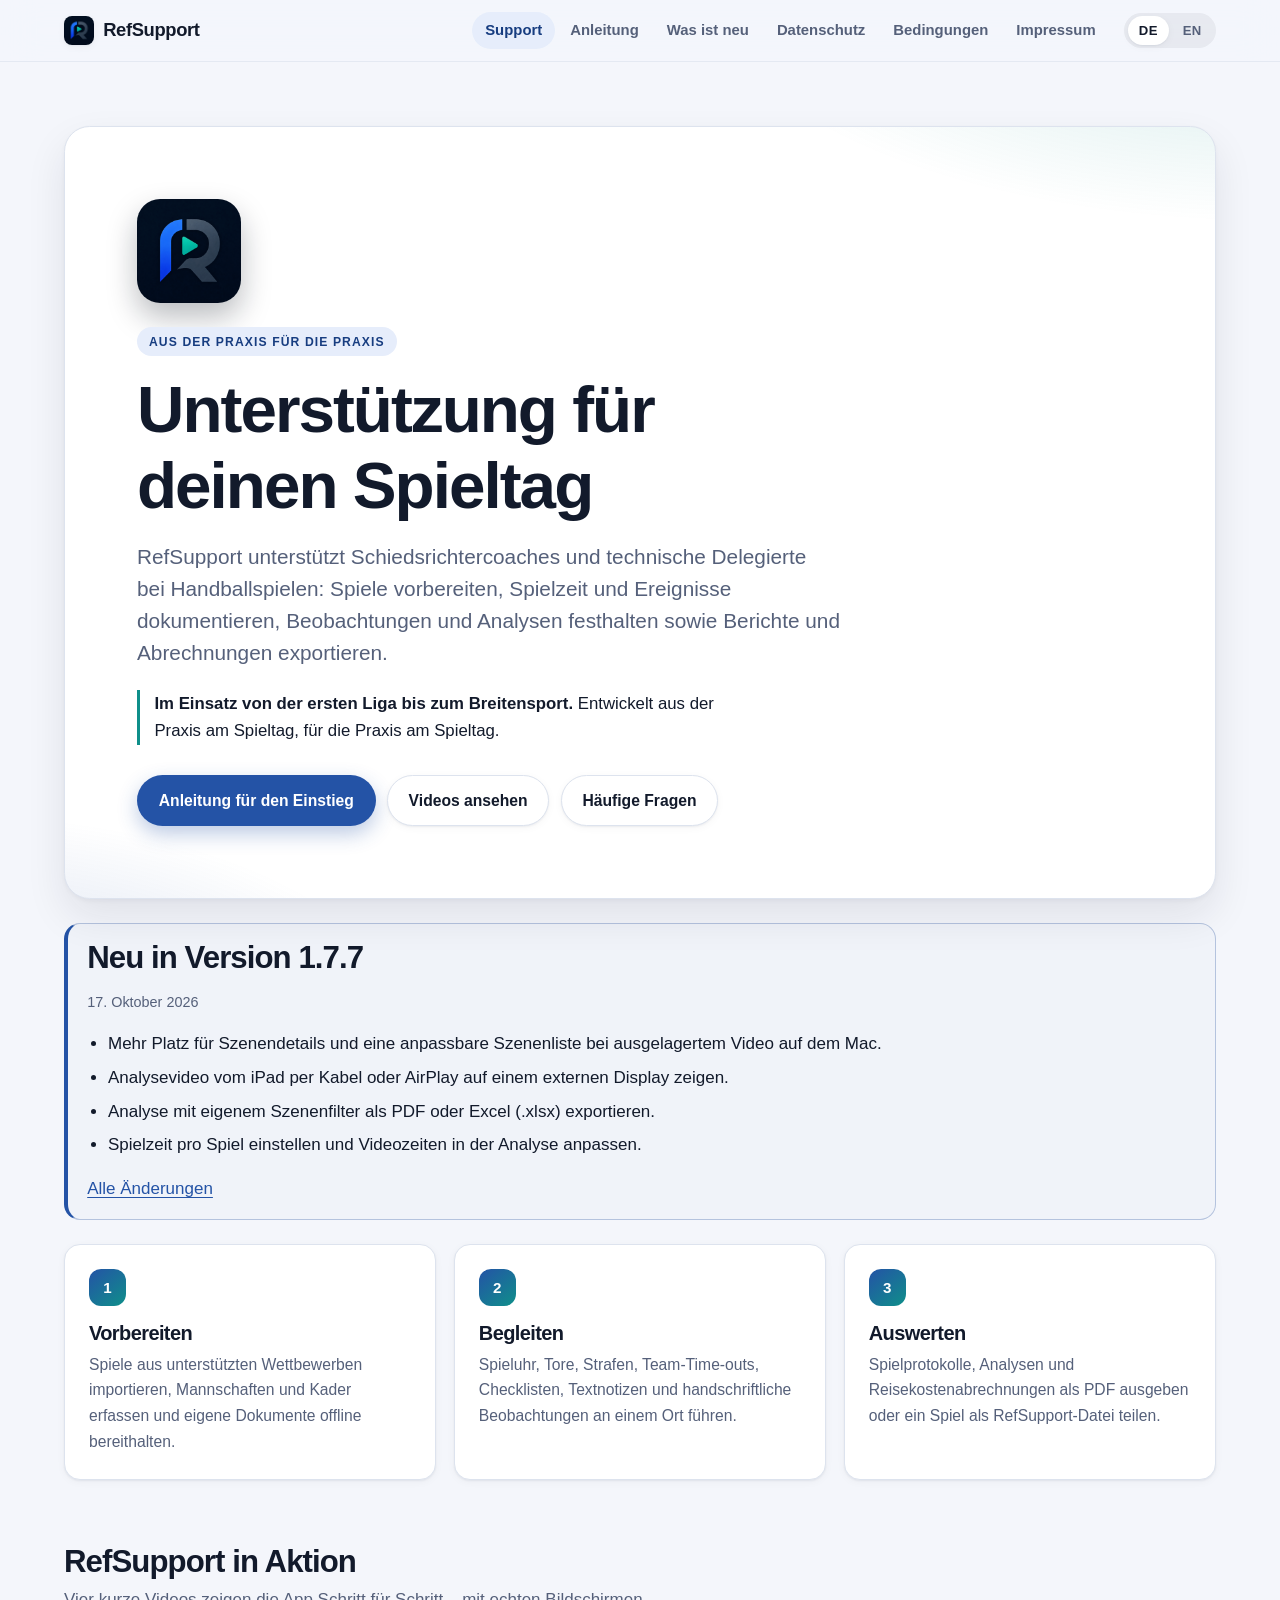
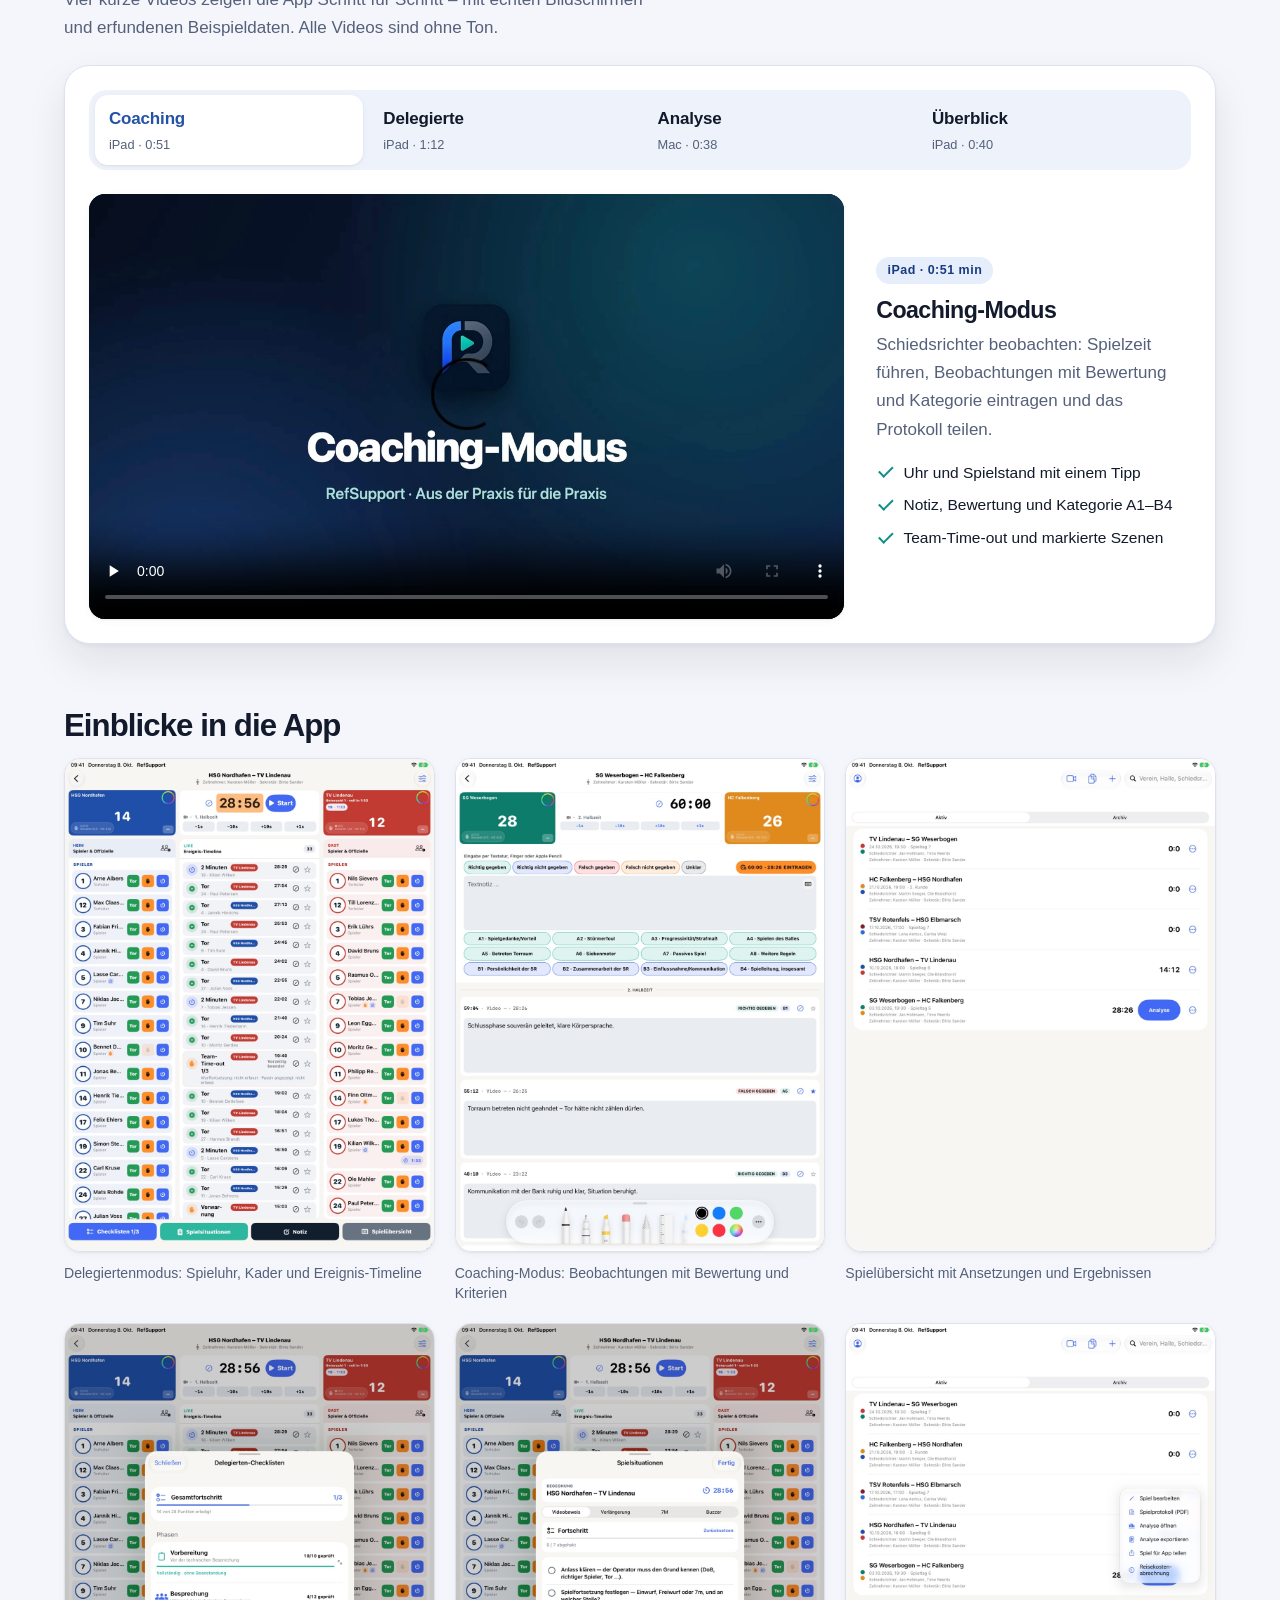
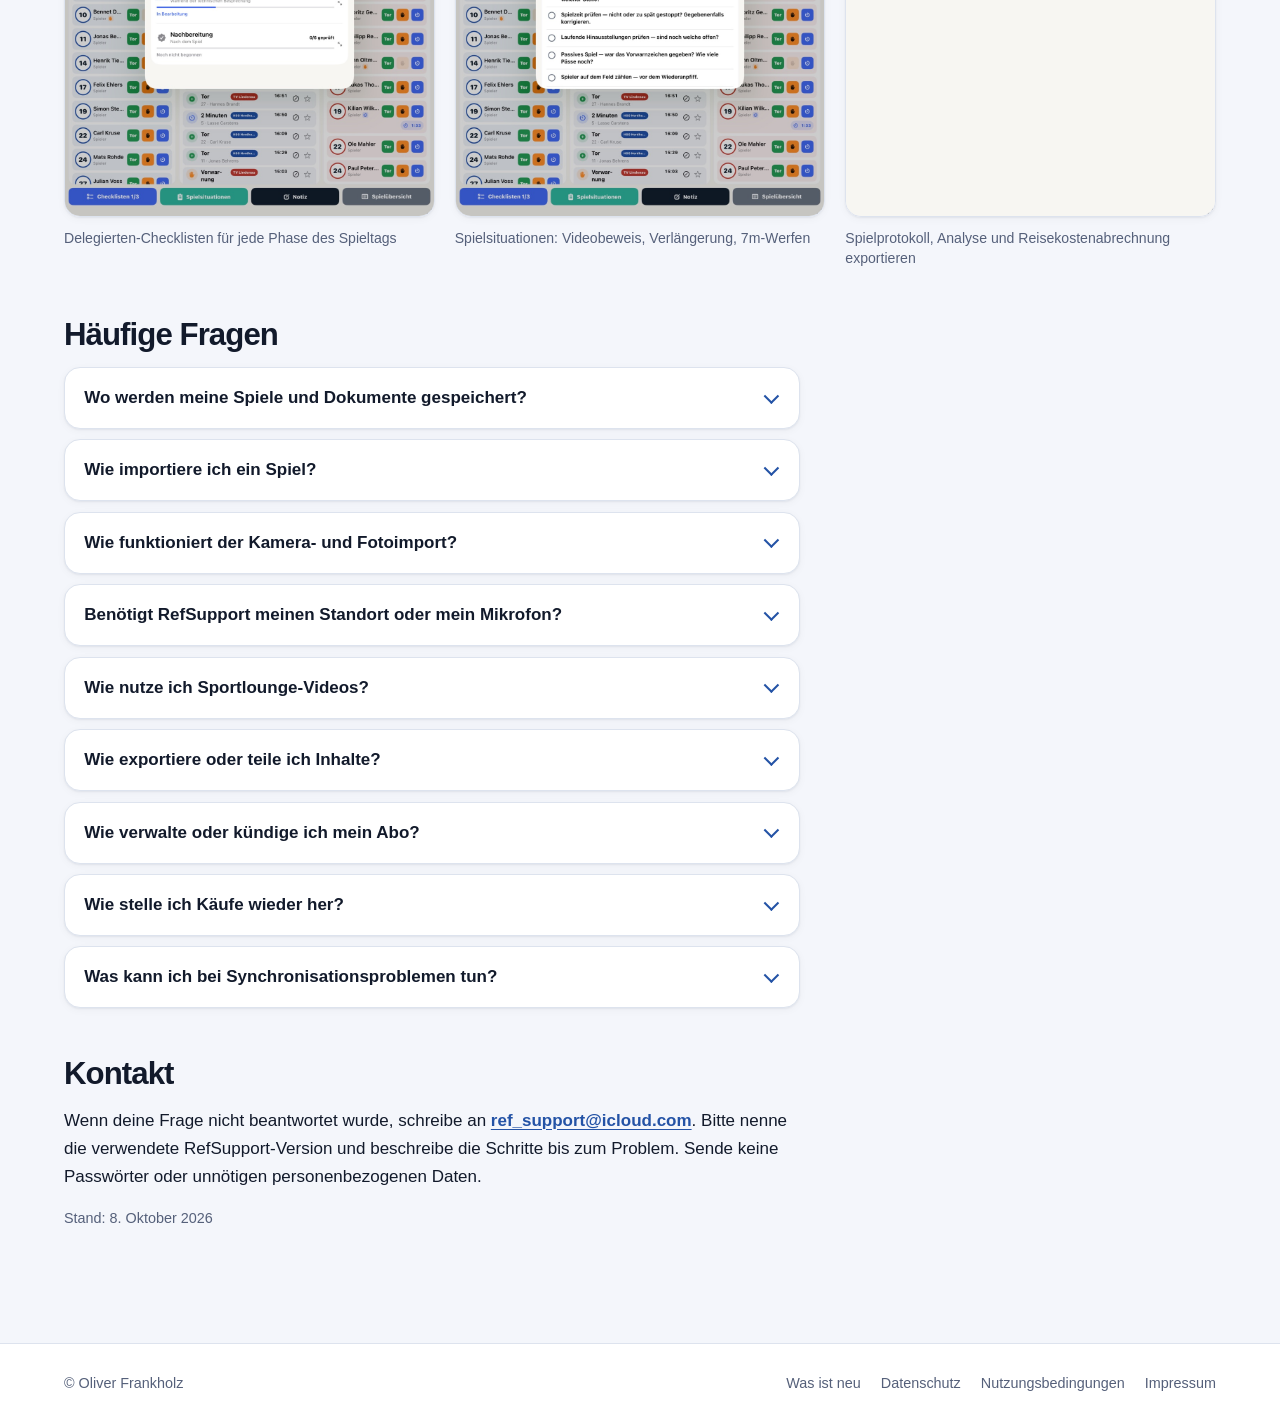
==== index.html @ ee83b6fd "Startseite: Hinweis auf externes Display am iPad beim Analyse-Video (DE/EN) Co-Authored-By: Claude O" ====
<!doctype html>
<html lang="de">
<head>
  <meta charset="utf-8">
  <meta name="viewport" content="width=device-width, initial-scale=1">
  <meta name="description" content="RefSupport: aus der Praxis für die Praxis, von der ersten Liga bis zum Breitensport genutzt. Support, Anleitung und häufige Fragen zur App.">
  <meta name="color-scheme" content="light dark">
  <meta http-equiv="Content-Security-Policy" content="default-src 'self'; script-src 'self' https://gc.zgo.at; connect-src 'self' https://ref-support.goatcounter.com; style-src 'self'; img-src 'self' data: https://ref-support.goatcounter.com; object-src 'none'; base-uri 'none'; form-action 'none'">
  <title>Support · RefSupport</title>
  <link rel="stylesheet" href="styles.css?v=20261017a">
  <link rel="icon" type="image/png" href="images/app-icon-64.png">
  <link rel="apple-touch-icon" href="images/app-icon-180.png">
  <link rel="alternate" hreflang="en" href="en/index.html">
</head>
<body>
  <a class="skip-link" href="#inhalt">Zum Inhalt</a>
  <header class="site-header">
    <div class="header-inner">
      <a class="brand" href="index.html"><img src="images/app-icon-64.png" alt="" width="30" height="30">RefSupport</a>
      <nav class="site-nav" aria-label="Hauptnavigation">
        <a href="index.html" aria-current="page">Support</a>
        <a href="anleitung.html">Anleitung</a>
        <a href="changelog.html">Was ist neu</a>
        <a href="datenschutz.html">Datenschutz</a>
        <a href="nutzungsbedingungen.html">Bedingungen</a>
        <a href="impressum.html">Impressum</a>
      </nav>
      <nav class="language-nav" aria-label="Sprache">
        <a href="index.html" lang="de" aria-current="page">DE</a>
        <a href="en/index.html" lang="en">EN</a>
      </nav>
    </div>
  </header>

  <main id="inhalt" class="page">
    <section class="hero">
      <img class="hero-icon" src="images/app-icon-320.png" alt="App-Icon von RefSupport" width="104" height="104">
      <p class="eyebrow">Aus der Praxis für die Praxis</p>
      <h1>Unterstützung für deinen Spieltag</h1>
      <p class="lead">RefSupport unterstützt Schiedsrichtercoaches und technische Delegierte bei Handballspielen: Spiele vorbereiten, Spielzeit und Ereignisse dokumentieren, Beobachtungen und Analysen festhalten sowie Berichte und Abrechnungen exportieren.</p>
      <p class="hero-claim"><strong>Im Einsatz von der ersten Liga bis zum Breitensport.</strong> Entwickelt aus der Praxis am Spieltag, für die Praxis am Spieltag.</p>
      <div class="hero-actions">
        <a class="button" href="anleitung.html">Anleitung für den Einstieg</a>
        <a class="button secondary" href="#videos">Videos ansehen</a>
        <a class="button secondary" href="#faq">Häufige Fragen</a>
      </div>
    </section>

    <section class="notice release-summary" aria-labelledby="latest-version">
      <h2 id="latest-version">Neu in Version 1.7.7</h2>
      <p class="meta"><time datetime="2026-10-17">17. Oktober 2026</time></p>
      <ul>
        <li>Mehr Platz für Szenendetails und eine anpassbare Szenenliste bei ausgelagertem Video auf dem Mac.</li>
        <li>Analysevideo vom iPad per Kabel oder AirPlay auf einem externen Display zeigen.</li>
        <li>Analyse mit eigenem Szenenfilter als PDF oder Excel (.xlsx) exportieren.</li>
        <li>Spielzeit pro Spiel einstellen und Videozeiten in der Analyse anpassen.</li>
      </ul>
      <p><a href="changelog.html">Alle Änderungen</a></p>
    </section>

    <section class="cards" aria-label="Funktionsübersicht">
      <article class="card">
        <h2>Vorbereiten</h2>
        <p>Spiele aus unterstützten Wettbewerben importieren, Mannschaften und Kader erfassen und eigene Dokumente offline bereithalten.</p>
      </article>
      <article class="card">
        <h2>Begleiten</h2>
        <p>Spieluhr, Tore, Strafen, Team-Time-outs, Checklisten, Textnotizen und handschriftliche Beobachtungen an einem Ort führen.</p>
      </article>
      <article class="card">
        <h2>Auswerten</h2>
        <p>Spielprotokolle, Analysen und Reisekostenabrechnungen als PDF ausgeben oder ein Spiel als RefSupport-Datei teilen.</p>
      </article>
    </section>

    <section class="videos" id="videos" aria-labelledby="videos-title">
      <h2 id="videos-title">RefSupport in Aktion</h2>
      <p class="section-lead">Vier kurze Videos zeigen die App Schritt für Schritt – mit echten Bildschirmen und erfundenen Beispieldaten. Alle Videos sind ohne Ton.</p>
      <div class="video-tabs">
        <input type="radio" name="video-tab" id="vt-coaching" checked>
        <input type="radio" name="video-tab" id="vt-delegierte">
        <input type="radio" name="video-tab" id="vt-analyse-mac">
        <input type="radio" name="video-tab" id="vt-produktvideo">
        <div class="tab-bar" role="group" aria-label="Video auswählen">
          <label for="vt-coaching"><span class="tab-name">Coaching</span><span class="tab-meta">iPad · 0:51</span></label>
          <label for="vt-delegierte"><span class="tab-name">Delegierte</span><span class="tab-meta">iPad · 1:12</span></label>
          <label for="vt-analyse-mac"><span class="tab-name">Analyse</span><span class="tab-meta">Mac · 0:38</span></label>
          <label for="vt-produktvideo"><span class="tab-name">Überblick</span><span class="tab-meta">iPad · 0:40</span></label>
        </div>
        <div class="video-panels">
          <article class="video-panel" id="vp-coaching">
            <div class="video-frame">
              <video controls playsinline preload="none" width="1920" height="1080" poster="media/refsupport-coaching-poster.jpg">
                <source src="media/refsupport-coaching.mp4" type="video/mp4">
                <a href="media/refsupport-coaching.mp4">Video herunterladen (MP4)</a>
              </video>
            </div>
            <div class="video-info">
              <p class="video-badge">iPad · 0:51 min</p>
              <h3>Coaching-Modus</h3>
              <p>Schiedsrichter beobachten: Spielzeit führen, Beobachtungen mit Bewertung und Kategorie eintragen und das Protokoll teilen.</p>
              <ul class="checks">
                <li>Uhr und Spielstand mit einem Tipp</li>
                <li>Notiz, Bewertung und Kategorie A1–B4</li>
                <li>Team-Time-out und markierte Szenen</li>
              </ul>
            </div>
          </article>
          <article class="video-panel" id="vp-delegierte">
            <div class="video-frame">
              <video controls playsinline preload="none" width="1920" height="1080" poster="media/refsupport-delegierte-poster.jpg">
                <source src="media/refsupport-delegierte.mp4" type="video/mp4">
                <a href="media/refsupport-delegierte.mp4">Video herunterladen (MP4)</a>
              </video>
            </div>
            <div class="video-info">
              <p class="video-badge">iPad · 1:12 min</p>
              <h3>Delegiertenmodus</h3>
              <p>Vom Anlegen des Spiels bis zum Bericht: Kader, Checklisten, Ereignisse und besondere Spielsituationen.</p>
              <ul class="checks">
                <li>Spiel anlegen und Kader erfassen</li>
                <li>Tore, Strafen und Time-outs in der Timeline</li>
                <li>Checklisten und Videobeweis-Ablauf</li>
              </ul>
            </div>
          </article>
          <article class="video-panel" id="vp-analyse-mac">
            <div class="video-frame">
              <video controls playsinline preload="none" width="1920" height="1080" poster="media/refsupport-analyse-mac-poster.jpg">
                <source src="media/refsupport-analyse-mac.mp4" type="video/mp4">
                <a href="media/refsupport-analyse-mac.mp4">Video herunterladen (MP4)</a>
              </video>
            </div>
            <div class="video-info">
              <p class="video-badge">Mac · 0:38 min</p>
              <h3>Analyse auf dem Mac</h3>
              <p>Nachbereitung am großen Bildschirm: Video in einem eigenen Fenster, daneben alle Szenen mit großen Details.</p>
              <ul class="checks">
                <li>Video in eigenem Fenster, z. B. auf dem zweiten Display</li>
                <li>Kompakte Steuerleiste mit Szenenmarken auf der Zeitleiste</li>
                <li>Große Szenendetails: Bewertung, Kategorien, Notiz</li>
                <li>Szenenliste mit Filtern, Breite per Trenner anpassbar</li>
                <li>Auch auf dem iPad: Video per Kabel oder AirPlay auf einem externen Display, die Analyse bedienst du weiter auf dem iPad</li>
              </ul>
              <p><strong>Neu in 1.7.7:</strong> Neues Layout bei ausgelagertem Video und externes Display am iPad. <a href="changelog.html#version-1-7-7">Alle Neuerungen</a></p>
            </div>
          </article>
          <article class="video-panel" id="vp-produktvideo">
            <div class="video-frame">
              <video controls playsinline preload="none" width="1920" height="1080" poster="media/refsupport-produktvideo-poster.jpg">
                <source src="media/refsupport-produktvideo.mp4" type="video/mp4">
                <a href="media/refsupport-produktvideo.mp4">Video herunterladen (MP4)</a>
              </video>
            </div>
            <div class="video-info">
              <p class="video-badge">iPad · 0:40 min</p>
              <h3>RefSupport im Überblick</h3>
              <p>Die wichtigsten Funktionen in 40 Sekunden.</p>
              <ul class="checks">
                <li>Vorbereiten, begleiten, auswerten</li>
                <li>Coaching- und Delegiertenmodus</li>
                <li>Berichte und Abrechnung als PDF</li>
              </ul>
            </div>
          </article>
        </div>
      </div>
    </section>

    <section class="screenshots" aria-labelledby="screenshots">
      <h2 id="screenshots">Einblicke in die App</h2>
      <div class="shots">
        <figure class="shot">
          <a href="images/delegiertenmodus.jpg"><img src="images/delegiertenmodus.jpg" alt="Delegiertenmodus: Spieluhr, Kader und Ereignis-Timeline" width="1049" height="1400" loading="lazy"></a>
          <figcaption>Delegiertenmodus: Spieluhr, Kader und Ereignis-Timeline</figcaption>
        </figure>
        <figure class="shot">
          <a href="images/coaching-notizen.jpg"><img src="images/coaching-notizen.jpg" alt="Coaching-Modus: Beobachtungen mit Bewertung und Kriterien" width="1049" height="1400" loading="lazy"></a>
          <figcaption>Coaching-Modus: Beobachtungen mit Bewertung und Kriterien</figcaption>
        </figure>
        <figure class="shot">
          <a href="images/spieluebersicht.jpg"><img src="images/spieluebersicht.jpg" alt="Spielübersicht mit Ansetzungen und Ergebnissen" width="1049" height="1400" loading="lazy"></a>
          <figcaption>Spielübersicht mit Ansetzungen und Ergebnissen</figcaption>
        </figure>
        <figure class="shot">
          <a href="images/checklisten.jpg"><img src="images/checklisten.jpg" alt="Delegierten-Checklisten für jede Phase des Spieltags" width="1049" height="1400" loading="lazy"></a>
          <figcaption>Delegierten-Checklisten für jede Phase des Spieltags</figcaption>
        </figure>
        <figure class="shot">
          <a href="images/spielsituationen.jpg"><img src="images/spielsituationen.jpg" alt="Spielsituationen: Videobeweis, Verlängerung, 7m-Werfen" width="1049" height="1400" loading="lazy"></a>
          <figcaption>Spielsituationen: Videobeweis, Verlängerung, 7m-Werfen</figcaption>
        </figure>
        <figure class="shot">
          <a href="images/berichte-export.jpg"><img src="images/berichte-export.jpg" alt="Spielprotokoll, Analyse und Reisekostenabrechnung exportieren" width="1049" height="1400" loading="lazy"></a>
          <figcaption>Spielprotokoll, Analyse und Reisekostenabrechnung exportieren</figcaption>
        </figure>
      </div>
    </section>

    <section class="content" aria-labelledby="faq">
      <h2 id="faq">Häufige Fragen</h2>
      <div class="faq">
        <details>
          <summary>Wo werden meine Spiele und Dokumente gespeichert?</summary>
          <p>Spiele und importierte Dokumente werden auf dem Gerät gespeichert. Ist ein iCloud-Konto verfügbar, gleicht RefSupport diese Inhalte zusätzlich über deine private iCloud-/CloudKit-Datenbank zwischen deinen RefSupport-Geräten ab. Profildaten wie Name, Adresse und IBAN werden separat lokal auf dem Gerät gespeichert.</p>
        </details>
        <details>
          <summary>Wie importiere ich ein Spiel?</summary>
          <p>In der Spielübersicht kannst du unterstützte Wettbewerbe von handball.net, der HBL/Sportradar-Datenquelle und der HBF-Datenquelle auswählen. Alternativ legst du ein Spiel manuell an oder öffnest eine geteilte <code>.refsupportgame</code>-Datei. Netzwerkimporte werden lokal zwischengespeichert und können je nach Datenquelle Mannschaften, Spielort, Offizielle, Logos und Fotos enthalten.</p>
        </details>
        <details>
          <summary>Wie funktioniert der Kamera- und Fotoimport?</summary>
          <p>Im Delegiertenmodus kannst du einen Papier-Spielbericht scannen, ein ausgewähltes Foto verwenden oder eine PDF-Datei öffnen. Die Texterkennung läuft mit Apples Vision-Framework auf dem Gerät. Das Ausgangsbild wird nicht als Teil des Spiels gespeichert; übernommen werden nur die von dir geprüften Kaderdaten.</p>
        </details>
        <details>
          <summary>Benötigt RefSupport meinen Standort oder mein Mikrofon?</summary>
          <p>Nein. Die App greift nicht auf den aktuellen Gerätestandort und nicht auf das Mikrofon zu. Für die Kilometerberechnung werden die von dir eingegebenen Start- und Zieladressen an Apples Karten- und Routendienst übergeben. Ton wird nur bei der Wiedergabe eines Sportlounge-Videos ausgegeben.</p>
        </details>
        <details>
          <summary>Wie nutze ich Sportlounge-Videos?</summary>
          <p>Die Funktion ist optional. Melde dich mit deinem Sportlounge-Konto an und hinterlege für das betreffende Spiel dessen Game-ID oder Sportlounge-Link. Bei „Angemeldet bleiben“ legt RefSupport E-Mail-Adresse, Passwort, Vereins-ID und Zugriffstoken im lokalen Apple-Schlüsselbund ab. Video- und Ereignisdaten werden direkt von Sportlounge geladen.</p>
        </details>
        <details>
          <summary>Wie exportiere oder teile ich Inhalte?</summary>
          <p>Du kannst Spielprotokolle, Analyseberichte und Abrechnungen als PDF, eine Delegierten-Zusammenfassung als Text sowie komplette Spiele als <code>.refsupportgame</code>-Datei über das System-Teilen-Menü ausgeben. Erst deine Auswahl im Teilen-Menü bestimmt den Empfänger.</p>
        </details>
        <details>
          <summary>Wie verwalte oder kündige ich mein Abo?</summary>
          <p>Öffne in RefSupport „Meine Daten“ und wähle „Abo verwalten“. Dort zeigt Apple die Verwaltung deiner Abonnements an. Alternativ verwaltest du das Abo in den Einstellungen deines Apple Accounts. Eine Kündigung muss mindestens 24 Stunden vor Ende des laufenden Zeitraums erfolgen.</p>
        </details>
        <details>
          <summary>Wie stelle ich Käufe wieder her?</summary>
          <p>Öffne „Meine Daten“ und tippe im Abschnitt „Abo“ auf „Käufe wiederherstellen“. Auf der Abo-Seite steht dieselbe Funktion zur Verfügung. Verwende dabei den Apple Account, mit dem das Abonnement abgeschlossen wurde.</p>
        </details>
        <details>
          <summary>Was kann ich bei Synchronisationsproblemen tun?</summary>
          <p>Prüfe, ob du auf dem Gerät bei iCloud angemeldet bist und eine Internetverbindung besteht. Öffne anschließend „Meine Daten“ und wähle „Jetzt synchronisieren“. Lokale Inhalte bleiben auch dann auf dem Gerät, wenn iCloud vorübergehend nicht erreichbar ist.</p>
        </details>
      </div>

      <h2>Kontakt</h2>
      <p>Wenn deine Frage nicht beantwortet wurde, schreibe an <strong><a href="mailto:ref_support@icloud.com">ref_support@icloud.com</a></strong>. Bitte nenne die verwendete RefSupport-Version und beschreibe die Schritte bis zum Problem. Sende keine Passwörter oder unnötigen personenbezogenen Daten.</p>
      <p class="meta">Stand: 8. Oktober 2026</p>
    </section>
  </main>

  <footer class="site-footer">
    <div class="footer-inner">
      <p>© Oliver Frankholz</p>
      <nav class="footer-links" aria-label="Weitere Informationen">
        <a href="changelog.html">Was ist neu</a>
        <a href="datenschutz.html">Datenschutz</a>
        <a href="nutzungsbedingungen.html">Nutzungsbedingungen</a>
        <a href="impressum.html">Impressum</a>
      </nav>
    </div>
  </footer>
<script data-goatcounter="https://ref-support.goatcounter.com/count" async src="//gc.zgo.at/count.js"></script>
</body>
</html>
---- styles.css ----
:root {
  color-scheme: light dark;
  --background: #f4f6fb;
  --surface: #ffffff;
  --surface-soft: #eef2fa;
  --text: #121a2b;
  --muted: #55607a;
  --accent: #2453a6;
  --accent-strong: #173d80;
  --accent-soft: #e6edfb;
  --accent-contrast: #ffffff;
  --teal: #0f8f8a;
  --border: #dde3ee;
  --shadow-sm: 0 1px 2px rgb(18 26 43 / 6%), 0 2px 8px rgb(18 26 43 / 4%);
  --shadow: 0 2px 4px rgb(18 26 43 / 4%), 0 18px 40px rgb(18 26 43 / 9%);
  --radius-sm: 0.6rem;
  --radius: 1rem;
  --radius-lg: 1.6rem;
  font-family: -apple-system, BlinkMacSystemFont, "SF Pro Text", "Segoe UI", Roboto, Helvetica, Arial, sans-serif;
  font-synthesis: none;
  -webkit-text-size-adjust: 100%;
}

* {
  box-sizing: border-box;
}

html {
  background: var(--background);
  scroll-behavior: smooth;
  scroll-padding-top: 5.5rem;
}

body {
  display: flex;
  flex-direction: column;
  min-height: 100vh;
  margin: 0;
  color: var(--text);
  background: var(--background);
  font-size: 1.0625rem;
  line-height: 1.65;
  -webkit-font-smoothing: antialiased;
}

::selection {
  color: var(--accent-contrast);
  background: var(--accent);
}

a {
  color: var(--accent);
  text-decoration-thickness: 0.07em;
  text-underline-offset: 0.2em;
  transition: color 0.15s ease;
}

a:hover {
  color: var(--accent-strong);
  text-decoration-thickness: 0.12em;
}

:focus-visible {
  outline: 3px solid color-mix(in srgb, var(--accent) 55%, transparent);
  outline-offset: 3px;
  border-radius: 0.35rem;
}

.skip-link {
  position: absolute;
  top: -4rem;
  left: 1rem;
  z-index: 30;
  padding: 0.6rem 0.9rem;
  color: var(--accent-contrast);
  background: var(--accent);
  border-radius: var(--radius-sm);
}

.skip-link:focus {
  top: 1rem;
  color: var(--accent-contrast);
}

/* Header */

.site-header {
  position: sticky;
  top: 0;
  z-index: 20;
  border-bottom: 1px solid color-mix(in srgb, var(--border) 70%, transparent);
  background: color-mix(in srgb, var(--background) 78%, transparent);
  -webkit-backdrop-filter: saturate(180%) blur(18px);
  backdrop-filter: saturate(180%) blur(18px);
}

.header-inner,
.page,
.footer-inner {
  width: min(100% - 2.5rem, 72rem);
  margin-inline: auto;
}

.header-inner {
  display: flex;
  flex-wrap: wrap;
  align-items: center;
  gap: 0.5rem 1rem;
  padding-block: 0.75rem;
}

.brand {
  display: inline-flex;
  align-items: center;
  gap: 0.6rem;
  margin-right: auto;
  color: var(--text);
  font-size: 1.15rem;
  font-weight: 750;
  text-decoration: none;
  letter-spacing: -0.02em;
}

.brand img {
  display: block;
  width: 1.85rem;
  height: 1.85rem;
  border-radius: 0.5rem;
  box-shadow: var(--shadow-sm);
}

.brand:hover {
  color: var(--text);
}

.site-nav,
.language-nav {
  display: flex;
  flex-wrap: wrap;
  gap: 0.15rem;
  align-items: center;
}

.site-nav a,
.language-nav a {
  padding: 0.38rem 0.8rem;
  color: var(--muted);
  font-size: 0.93rem;
  font-weight: 550;
  text-decoration: none;
  border-radius: 999px;
  transition: color 0.15s ease, background-color 0.15s ease;
}

.site-nav a:hover,
.language-nav a:hover {
  color: var(--text);
  background: color-mix(in srgb, var(--text) 7%, transparent);
}

.site-nav a[aria-current="page"] {
  color: var(--accent-strong);
  background: var(--accent-soft);
}

.language-nav {
  padding: 0.2rem;
  background: color-mix(in srgb, var(--text) 6%, transparent);
  border-radius: 999px;
}

.language-nav a {
  padding: 0.22rem 0.7rem;
  font-size: 0.82rem;
  font-weight: 650;
  letter-spacing: 0.03em;
}

.language-nav a[aria-current="page"] {
  color: var(--text);
  background: var(--surface);
  box-shadow: var(--shadow-sm);
}

/* Page */

.page {
  flex: 1;
  padding-block: clamp(1.75rem, 5vw, 4rem) clamp(3rem, 8vw, 6rem);
}

h1,
h2,
h3 {
  line-height: 1.15;
  letter-spacing: -0.03em;
  text-wrap: balance;
}

h1 {
  max-width: 18ch;
  margin: 0;
  font-size: clamp(2.2rem, 6.5vw, 4.1rem);
  font-weight: 800;
}

h2 {
  margin: 3rem 0 0.9rem;
  font-size: clamp(1.45rem, 3.4vw, 1.95rem);
  font-weight: 750;
}

h3 {
  margin: 2rem 0 0.6rem;
  font-size: 1.15rem;
  font-weight: 700;
  letter-spacing: -0.015em;
}

p,
ul,
ol,
dl {
  margin-block: 0 1rem;
}

.eyebrow {
  display: inline-block;
  margin: 0 0 1rem;
  padding: 0.28rem 0.75rem;
  color: var(--accent-strong);
  background: var(--accent-soft);
  border-radius: 999px;
  font-size: 0.76rem;
  font-weight: 750;
  letter-spacing: 0.09em;
  text-transform: uppercase;
}

.lead {
  max-width: 62ch;
  margin: 1.1rem 0 0;
  color: var(--muted);
  font-size: clamp(1.08rem, 2.3vw, 1.3rem);
  line-height: 1.55;
  text-wrap: pretty;
}

.meta {
  color: var(--muted);
  font-size: 0.9rem;
}

/* Hero */

.hero {
  position: relative;
  overflow: hidden;
  padding: clamp(1.75rem, 6vw, 4.5rem);
  background:
    radial-gradient(60rem 26rem at 105% -20%, color-mix(in srgb, var(--teal) 22%, transparent), transparent 60%),
    radial-gradient(48rem 24rem at -10% 120%, color-mix(in srgb, var(--accent) 24%, transparent), transparent 62%),
    var(--surface);
  border: 1px solid var(--border);
  border-radius: var(--radius-lg);
  box-shadow: var(--shadow);
}

.hero-icon {
  display: block;
  width: 6.5rem;
  height: 6.5rem;
  margin-bottom: 1.5rem;
  border-radius: 1.45rem;
  box-shadow: 0 14px 30px rgb(11 17 28 / 28%);
}

.hero-claim {
  max-width: 62ch;
  margin: 1.25rem 0 0;
  padding-left: 0.9rem;
  border-left: 0.2rem solid var(--teal);
  font-size: 1.05rem;
}

.hero-actions {
  display: flex;
  flex-wrap: wrap;
  gap: 0.7rem;
  margin-top: 1.9rem;
}

.button {
  display: inline-flex;
  align-items: center;
  gap: 0.5rem;
  padding: 0.72rem 1.3rem;
  color: var(--accent-contrast);
  background: var(--accent);
  border: 1px solid transparent;
  border-radius: 999px;
  box-shadow: 0 8px 20px color-mix(in srgb, var(--accent) 30%, transparent);
  font-size: 0.98rem;
  font-weight: 650;
  text-decoration: none;
  transition: transform 0.15s ease, background-color 0.15s ease, box-shadow 0.15s ease;
}

.button:hover {
  color: var(--accent-contrast);
  background: var(--accent-strong);
  transform: translateY(-1px);
}

.button.secondary {
  color: var(--text);
  background: var(--surface);
  border-color: var(--border);
  box-shadow: var(--shadow-sm);
}

.button.secondary:hover {
  color: var(--text);
  background: var(--surface-soft);
}

/* Cards */

.cards {
  display: grid;
  grid-template-columns: repeat(3, minmax(0, 1fr));
  gap: 1.1rem;
  margin-block: 1.5rem 0;
  counter-reset: card;
}

.card,
.notice,
details,
.toc {
  background: var(--surface);
  border: 1px solid var(--border);
  border-radius: var(--radius);
}

.card {
  padding: 1.5rem;
  box-shadow: var(--shadow-sm);
  counter-increment: card;
  transition: transform 0.2s ease, box-shadow 0.2s ease;
}

.card:hover {
  box-shadow: var(--shadow);
  transform: translateY(-3px);
}

.card::before {
  display: grid;
  width: 2.3rem;
  height: 2.3rem;
  margin-bottom: 1rem;
  place-items: center;
  color: var(--accent-contrast);
  background: linear-gradient(140deg, var(--accent), var(--teal));
  border-radius: 0.75rem;
  font-size: 0.95rem;
  font-weight: 750;
  content: counter(card);
}

.card h2,
.card h3 {
  margin: 0 0 0.4rem;
  font-size: 1.25rem;
}

.card p {
  margin: 0;
  color: var(--muted);
  font-size: 0.98rem;
}

.notice {
  margin-block: 1.5rem;
  padding: 1rem 1.2rem;
  background: color-mix(in srgb, var(--accent) 7%, var(--surface));
  border-color: color-mix(in srgb, var(--accent) 22%, var(--border));
  border-left: 0.3rem solid var(--accent);
}

.notice > :first-child {
  margin-top: 0;
}

.notice > :last-child {
  margin-bottom: 0;
}

/* Videos */

.videos {
  margin-top: clamp(2.5rem, 6vw, 4rem);
}

.videos > h2 {
  margin: 0 0 0.4rem;
}

.section-lead {
  max-width: 62ch;
  margin-bottom: 1.4rem;
  color: var(--muted);
}

.video-tabs {
  position: relative;
  padding: clamp(0.9rem, 2.5vw, 1.5rem);
  background: var(--surface);
  border: 1px solid var(--border);
  border-radius: var(--radius-lg);
  box-shadow: var(--shadow);
}

.video-tabs > input {
  position: absolute;
  opacity: 0;
  pointer-events: none;
}

.tab-bar {
  display: grid;
  grid-template-columns: repeat(4, minmax(0, 1fr));
  gap: 0.4rem;
  padding: 0.35rem;
  background: var(--surface-soft);
  border-radius: 1.1rem;
}

.tab-bar label {
  display: flex;
  flex-direction: column;
  gap: 0.05rem;
  padding: 0.6rem 0.9rem;
  border-radius: 0.8rem;
  cursor: pointer;
  transition: background-color 0.15s ease, box-shadow 0.15s ease;
}

.tab-bar label:hover {
  background: color-mix(in srgb, var(--surface) 60%, transparent);
}

.tab-name {
  font-weight: 700;
  letter-spacing: -0.01em;
}

.tab-meta {
  color: var(--muted);
  font-size: 0.8rem;
}

#vt-coaching:checked ~ .tab-bar label[for="vt-coaching"],
#vt-delegierte:checked ~ .tab-bar label[for="vt-delegierte"],
#vt-analyse-mac:checked ~ .tab-bar label[for="vt-analyse-mac"],
#vt-produktvideo:checked ~ .tab-bar label[for="vt-produktvideo"] {
  background: var(--surface);
  box-shadow: var(--shadow-sm);
}

#vt-coaching:checked ~ .tab-bar label[for="vt-coaching"] .tab-name,
#vt-delegierte:checked ~ .tab-bar label[for="vt-delegierte"] .tab-name,
#vt-analyse-mac:checked ~ .tab-bar label[for="vt-analyse-mac"] .tab-name,
#vt-produktvideo:checked ~ .tab-bar label[for="vt-produktvideo"] .tab-name {
  color: var(--accent);
}

#vt-coaching:focus-visible ~ .tab-bar label[for="vt-coaching"],
#vt-delegierte:focus-visible ~ .tab-bar label[for="vt-delegierte"],
#vt-analyse-mac:focus-visible ~ .tab-bar label[for="vt-analyse-mac"],
#vt-produktvideo:focus-visible ~ .tab-bar label[for="vt-produktvideo"] {
  outline: 3px solid color-mix(in srgb, var(--accent) 55%, transparent);
  outline-offset: 2px;
}

.video-panel {
  display: none;
  grid-template-columns: minmax(0, 2.4fr) minmax(0, 1fr);
  gap: clamp(1rem, 3vw, 2rem);
  align-items: center;
  margin-top: clamp(0.9rem, 2.5vw, 1.5rem);
}

#vt-coaching:checked ~ .video-panels #vp-coaching,
#vt-delegierte:checked ~ .video-panels #vp-delegierte,
#vt-analyse-mac:checked ~ .video-panels #vp-analyse-mac,
#vt-produktvideo:checked ~ .video-panels #vp-produktvideo {
  display: grid;
}

.video-frame {
  margin: 0;
}

.video-frame video {
  display: block;
  width: 100%;
  height: auto;
  aspect-ratio: 16 / 9;
  background: #0b111c;
  border-radius: var(--radius);
  box-shadow: var(--shadow-sm);
}

.video-info h3 {
  margin: 0 0 0.5rem;
  font-size: 1.45rem;
  letter-spacing: -0.025em;
}

.video-info p {
  color: var(--muted);
}

.video-badge {
  display: inline-block;
  margin-bottom: 0.8rem;
  padding: 0.2rem 0.7rem;
  background: var(--accent-soft);
  border-radius: 999px;
  font-size: 0.78rem;
  font-weight: 700;
  letter-spacing: 0.04em;
}

.video-info .video-badge {
  color: var(--accent-strong);
}

.checks {
  margin: 0;
  padding: 0;
  list-style: none;
}

.checks li {
  position: relative;
  margin-block: 0.45rem;
  padding-left: 1.7rem;
  font-size: 0.97rem;
}

.checks li::before {
  position: absolute;
  top: 0.42em;
  left: 0.2rem;
  width: 0.75rem;
  height: 0.4rem;
  border-bottom: 2.5px solid var(--teal);
  border-left: 2.5px solid var(--teal);
  transform: rotate(-45deg);
  content: "";
}

.video-link {
  margin: -0.3rem 0 1.1rem;
}

.video-link a {
  display: inline-block;
  padding: 0.3rem 0.85rem;
  color: var(--accent-strong);
  background: var(--accent-soft);
  border-radius: 999px;
  font-size: 0.9rem;
  font-weight: 650;
  text-decoration: none;
}

.video-link a:hover {
  background: color-mix(in srgb, var(--accent) 22%, var(--surface));
}

/* Screenshots */

.screenshots {
  margin-top: clamp(2.5rem, 6vw, 4rem);
}

.screenshots > h2 {
  margin-top: 0;
}

.shots {
  display: grid;
  grid-template-columns: repeat(3, minmax(0, 1fr));
  gap: 1.25rem;
}

.shot {
  margin: 0;
}

.shot a {
  display: block;
  overflow: hidden;
  border: 1px solid var(--border);
  border-radius: var(--radius);
  box-shadow: var(--shadow-sm);
  transition: transform 0.25s ease, box-shadow 0.25s ease;
}

.shot a:hover {
  box-shadow: var(--shadow);
  transform: translateY(-4px);
}

.shot img {
  display: block;
  width: 100%;
  height: auto;
}

.shot figcaption {
  margin-top: 0.65rem;
  color: var(--muted);
  font-size: 0.88rem;
  line-height: 1.45;
}

/* Text content */

.content {
  max-width: 46rem;
}

.page.content > h1 {
  max-width: none;
  font-size: clamp(2rem, 5.5vw, 3.1rem);
  overflow-wrap: anywhere;
  hyphens: auto;
}

.page.content > .lead {
  padding-bottom: 1.75rem;
  border-bottom: 1px solid var(--border);
}

.page.content > h2 {
  margin-top: 2.5rem;
  font-size: 1.35rem;
}

.content li {
  margin-block: 0.35rem;
}

.content ul,
.content ol {
  padding-left: 1.3rem;
}

.content ul li::marker {
  color: var(--accent);
}

/* Release history */

.release-summary h2 {
  margin-top: 0;
}

.release-summary ul {
  padding-left: 1.3rem;
}

.release-summary li {
  margin-block: 0.35rem;
}

.release {
  padding-block: 2rem;
  border-bottom: 1px solid var(--border);
}

.release h2 {
  margin-top: 0;
}

.release > :last-child {
  margin-bottom: 0;
}

.release + .meta {
  margin-top: 1.5rem;
}

/* FAQ */

.faq {
  display: grid;
  gap: 0.65rem;
}

details {
  padding: 0;
  box-shadow: var(--shadow-sm);
  transition: border-color 0.15s ease;
}

details[open] {
  border-color: color-mix(in srgb, var(--accent) 35%, var(--border));
}

details summary {
  display: flex;
  align-items: center;
  justify-content: space-between;
  gap: 1rem;
  padding: 1rem 1.2rem;
  font-weight: 650;
  list-style: none;
  cursor: pointer;
}

details summary::-webkit-details-marker {
  display: none;
}

details summary::after {
  flex: none;
  width: 0.55rem;
  height: 0.55rem;
  margin-right: 0.2rem;
  border-right: 2px solid var(--accent);
  border-bottom: 2px solid var(--accent);
  transform: translateY(-0.15rem) rotate(45deg);
  transition: transform 0.2s ease;
  content: "";
}

details[open] summary::after {
  transform: translateY(0.1rem) rotate(-135deg);
}

details > :not(summary) {
  margin: 0;
  padding: 0 1.2rem 1.1rem;
  color: var(--muted);
}

dt {
  margin-top: 1rem;
  font-weight: 700;
}

dd {
  margin-left: 0;
  color: var(--muted);
}

code {
  padding: 0.12em 0.4em;
  background: var(--accent-soft);
  border-radius: 0.35rem;
  font-family: ui-monospace, "SF Mono", Menlo, Consolas, monospace;
  font-size: 0.88em;
  overflow-wrap: anywhere;
}

/* Guide */

.guide-layout {
  display: grid;
  grid-template-columns: 17rem minmax(0, 1fr);
  gap: clamp(1.5rem, 4vw, 3.5rem);
  align-items: start;
  margin-top: clamp(2rem, 5vw, 3.5rem);
}

.toc {
  position: sticky;
  top: 5.5rem;
  max-height: calc(100vh - 7rem);
  padding: 1.2rem 1.1rem;
  overflow-y: auto;
  box-shadow: var(--shadow-sm);
}

.toc h2 {
  margin: 0 0 0.6rem 0.6rem;
  color: var(--muted);
  font-size: 0.76rem;
  font-weight: 750;
  letter-spacing: 0.09em;
  text-transform: uppercase;
}

.toc ol {
  margin: 0;
  padding: 0;
  list-style: none;
  counter-reset: toc;
}

.toc li {
  counter-increment: toc;
}

.toc a {
  display: flex;
  gap: 0.6rem;
  padding: 0.4rem 0.6rem;
  color: var(--text);
  border-radius: var(--radius-sm);
  font-size: 0.92rem;
  line-height: 1.35;
  text-decoration: none;
}

.toc a::before {
  flex: none;
  min-width: 1.3rem;
  color: var(--accent);
  font-weight: 700;
  font-variant-numeric: tabular-nums;
  content: counter(toc);
}

.toc a:hover {
  background: var(--accent-soft);
}

.guide > section {
  padding-bottom: 2.5rem;
  margin-bottom: 2.5rem;
  border-bottom: 1px solid var(--border);
}

.guide > section:last-child {
  padding-bottom: 0;
  margin-bottom: 0;
  border-bottom: 0;
}

.guide > section > h2:first-child,
.guide > .notice:first-child {
  margin-top: 0;
}

.guide > .notice:first-child {
  margin-bottom: 2.5rem;
}

.content .steps {
  padding: 0;
  list-style: none;
  counter-reset: step;
}

.steps li {
  position: relative;
  min-height: 2rem;
  margin-block: 0.85rem;
  padding-left: 2.9rem;
  counter-increment: step;
}

.steps li::before {
  position: absolute;
  top: -0.05rem;
  left: 0;
  display: grid;
  width: 2rem;
  height: 2rem;
  place-items: center;
  color: var(--accent-strong);
  background: var(--accent-soft);
  border-radius: 50%;
  font-size: 0.88rem;
  font-weight: 750;
  font-variant-numeric: tabular-nums;
  content: counter(step);
}

.guide dl {
  display: grid;
  gap: 0.65rem;
}

.guide dl > dt {
  margin: 0;
  padding: 0.9rem 1.1rem 0;
  background: var(--surface);
  border: 1px solid var(--border);
  border-bottom: 0;
  border-radius: var(--radius) var(--radius) 0 0;
}

.guide dl > dd {
  margin-top: -0.65rem;
  padding: 0.2rem 1.1rem 0.9rem;
  background: var(--surface);
  border: 1px solid var(--border);
  border-top: 0;
  border-radius: 0 0 var(--radius) var(--radius);
}

.guide-shot {
  max-width: 21rem;
  margin-block: 1.75rem;
}

/* Footer */

.site-footer {
  border-top: 1px solid var(--border);
  background: var(--surface);
}

.footer-inner {
  display: flex;
  flex-wrap: wrap;
  justify-content: space-between;
  gap: 0.75rem 1.5rem;
  padding-block: 1.75rem;
  color: var(--muted);
  font-size: 0.9rem;
}

.footer-inner p {
  margin: 0;
}

.footer-links {
  display: flex;
  flex-wrap: wrap;
  gap: 0.4rem 1.25rem;
}

.footer-links a {
  color: var(--muted);
  text-decoration: none;
}

.footer-links a:hover {
  color: var(--text);
  text-decoration: underline;
}

/* Responsive */

@media (max-width: 60rem) {
  .guide-layout {
    grid-template-columns: 1fr;
  }

  .toc {
    position: static;
    max-height: none;
  }

  .toc ol {
    columns: 2;
    column-gap: 1rem;
  }

  .toc li {
    break-inside: avoid;
  }
}

@media (max-width: 52rem) {
  .video-panel {
    grid-template-columns: 1fr;
  }

  .tab-bar {
    grid-template-columns: repeat(2, minmax(0, 1fr));
  }

  .cards {
    grid-template-columns: 1fr;
  }

  .shots {
    grid-auto-columns: min(72%, 19rem);
    grid-auto-flow: column;
    grid-template-columns: none;
    margin-inline: -1.25rem;
    padding: 0.5rem 1.25rem 1rem;
    overflow-x: auto;
    scroll-snap-type: x mandatory;
    scroll-padding-inline: 1.25rem;
  }

  .shots .shot {
    scroll-snap-align: start;
  }

  .site-nav {
    order: 3;
    width: 100%;
    margin-inline: -0.5rem;
  }
}

@media (max-width: 36rem) {
  .header-inner,
  .page,
  .footer-inner {
    width: min(100% - 2rem, 72rem);
  }

  .shots {
    margin-inline: -1rem;
    padding-inline: 1rem;
    scroll-padding-inline: 1rem;
  }

  .site-nav a {
    padding-inline: 0.6rem;
    font-size: 0.88rem;
  }

  .toc ol {
    columns: 1;
  }

  .hero {
    border-radius: var(--radius);
  }

  .button {
    flex: 1 1 100%;
    justify-content: center;
  }
}

@media (prefers-color-scheme: dark) {
  :root {
    --background: #0b111c;
    --surface: #141c2b;
    --surface-soft: #1b2538;
    --text: #edf2fb;
    --muted: #a9b5ca;
    --accent: #8bb2ff;
    --accent-strong: #b3ccff;
    --accent-soft: #1d2a45;
    --accent-contrast: #071124;
    --teal: #4fd1c9;
    --border: #283349;
    --shadow-sm: 0 1px 2px rgb(0 0 0 / 30%);
    --shadow: 0 18px 40px rgb(0 0 0 / 35%);
  }
}

@media (prefers-reduced-motion: reduce) {
  html {
    scroll-behavior: auto;
  }

  * {
    transition: none !important;
  }
}

@media print {
  .site-header,
  .site-footer,
  .toc,
  .hero-actions {
    display: none;
  }
}
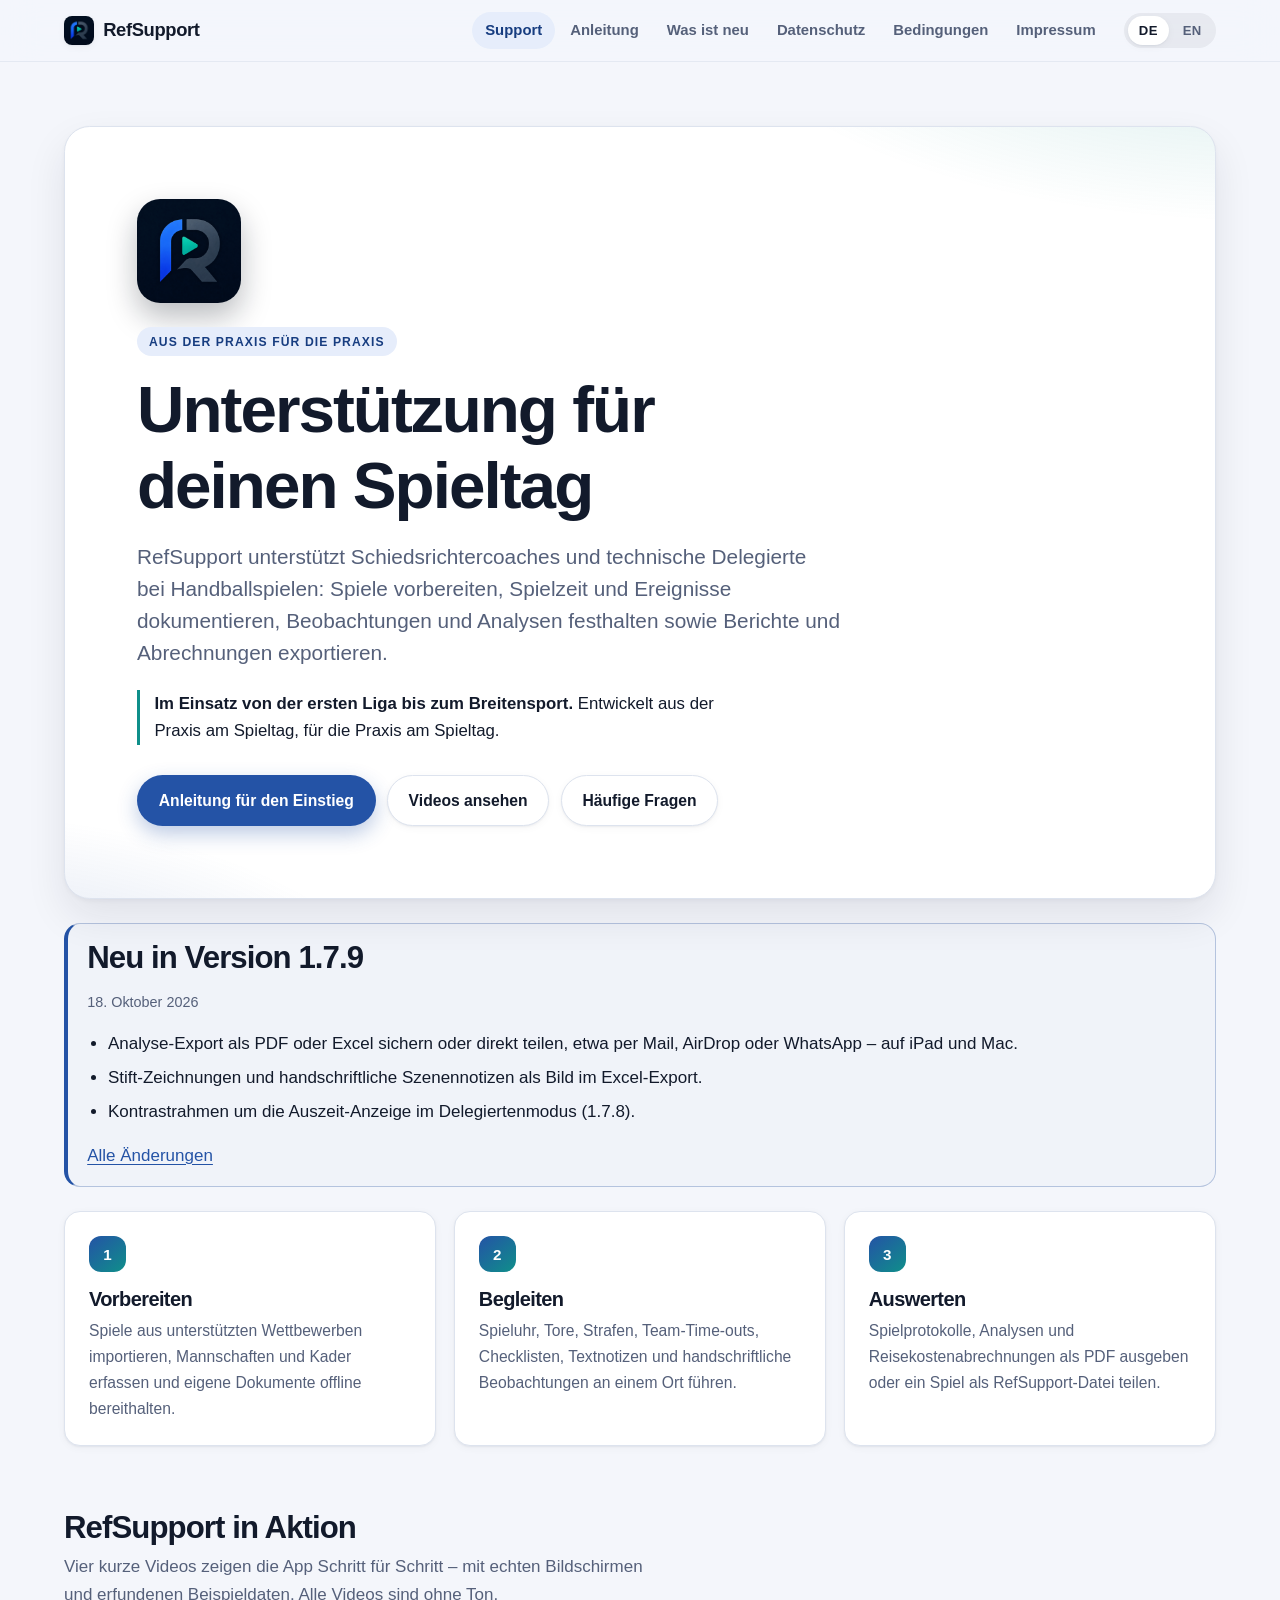
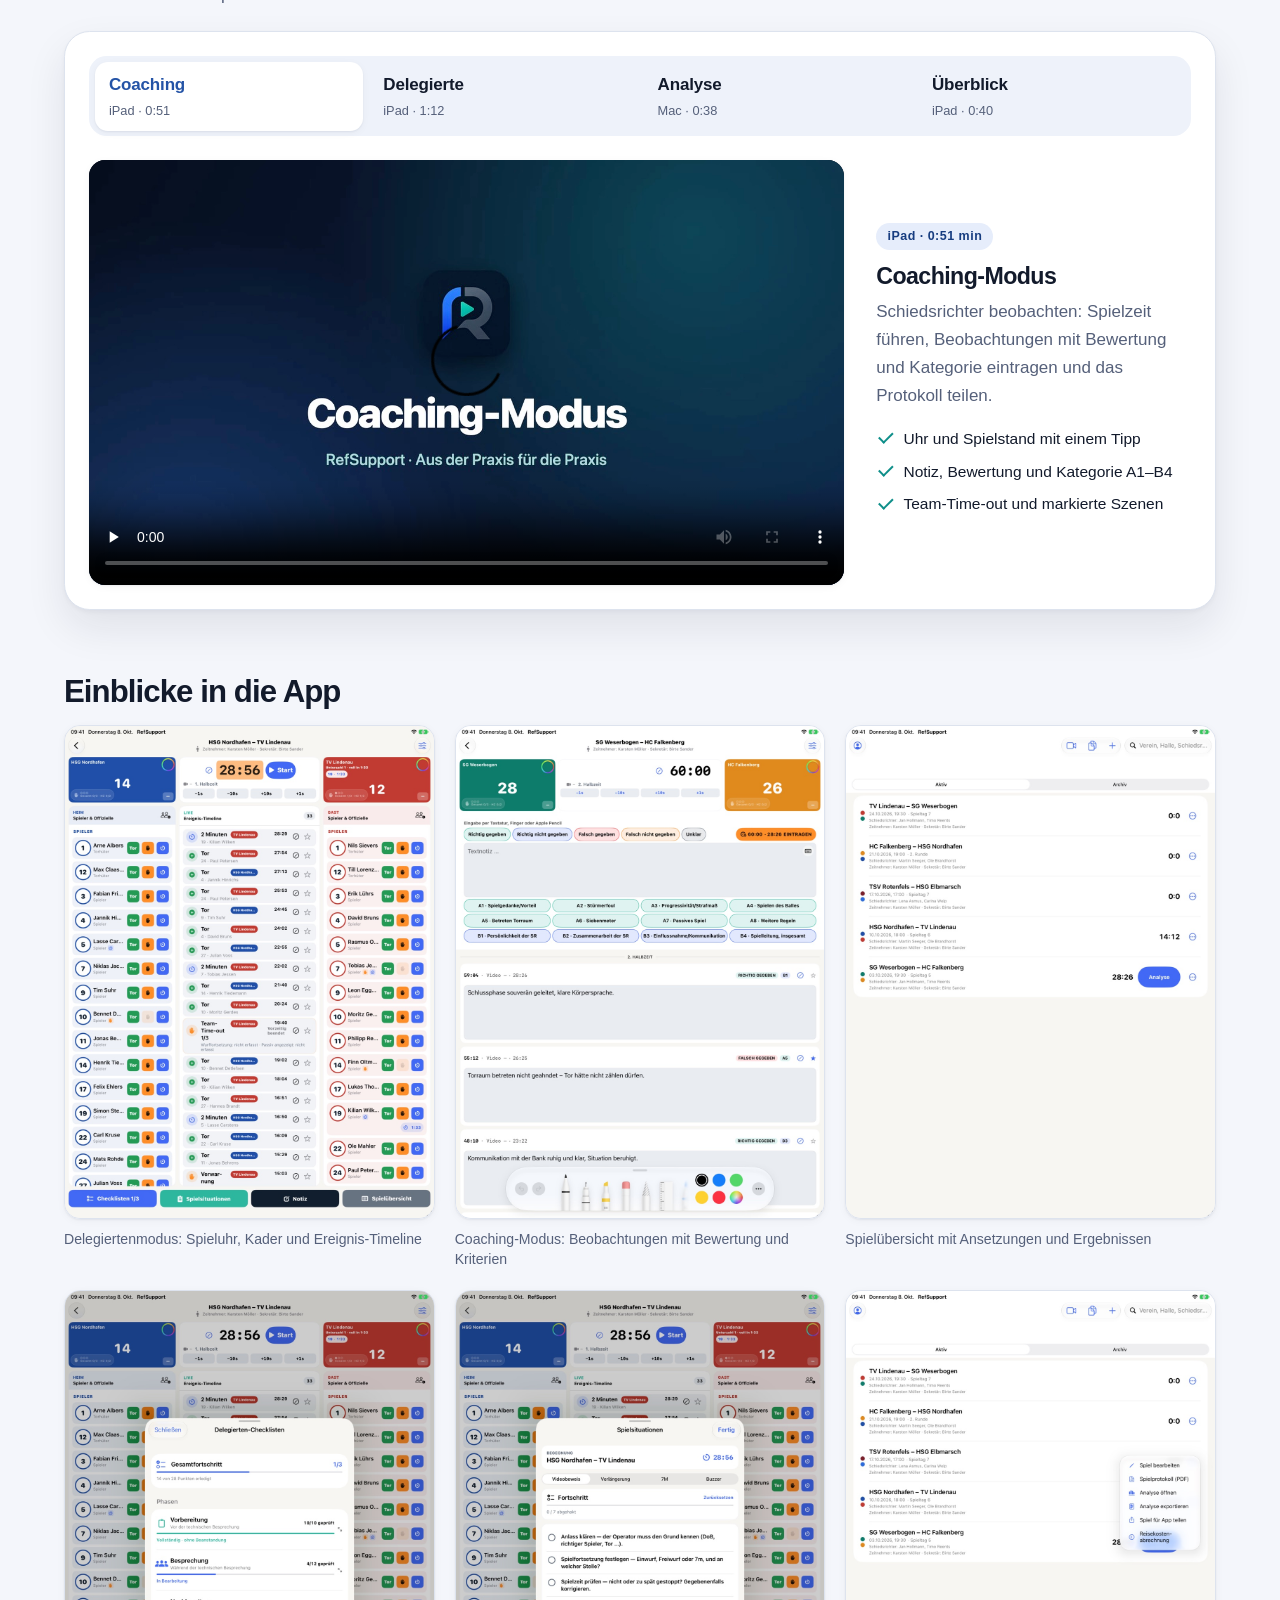
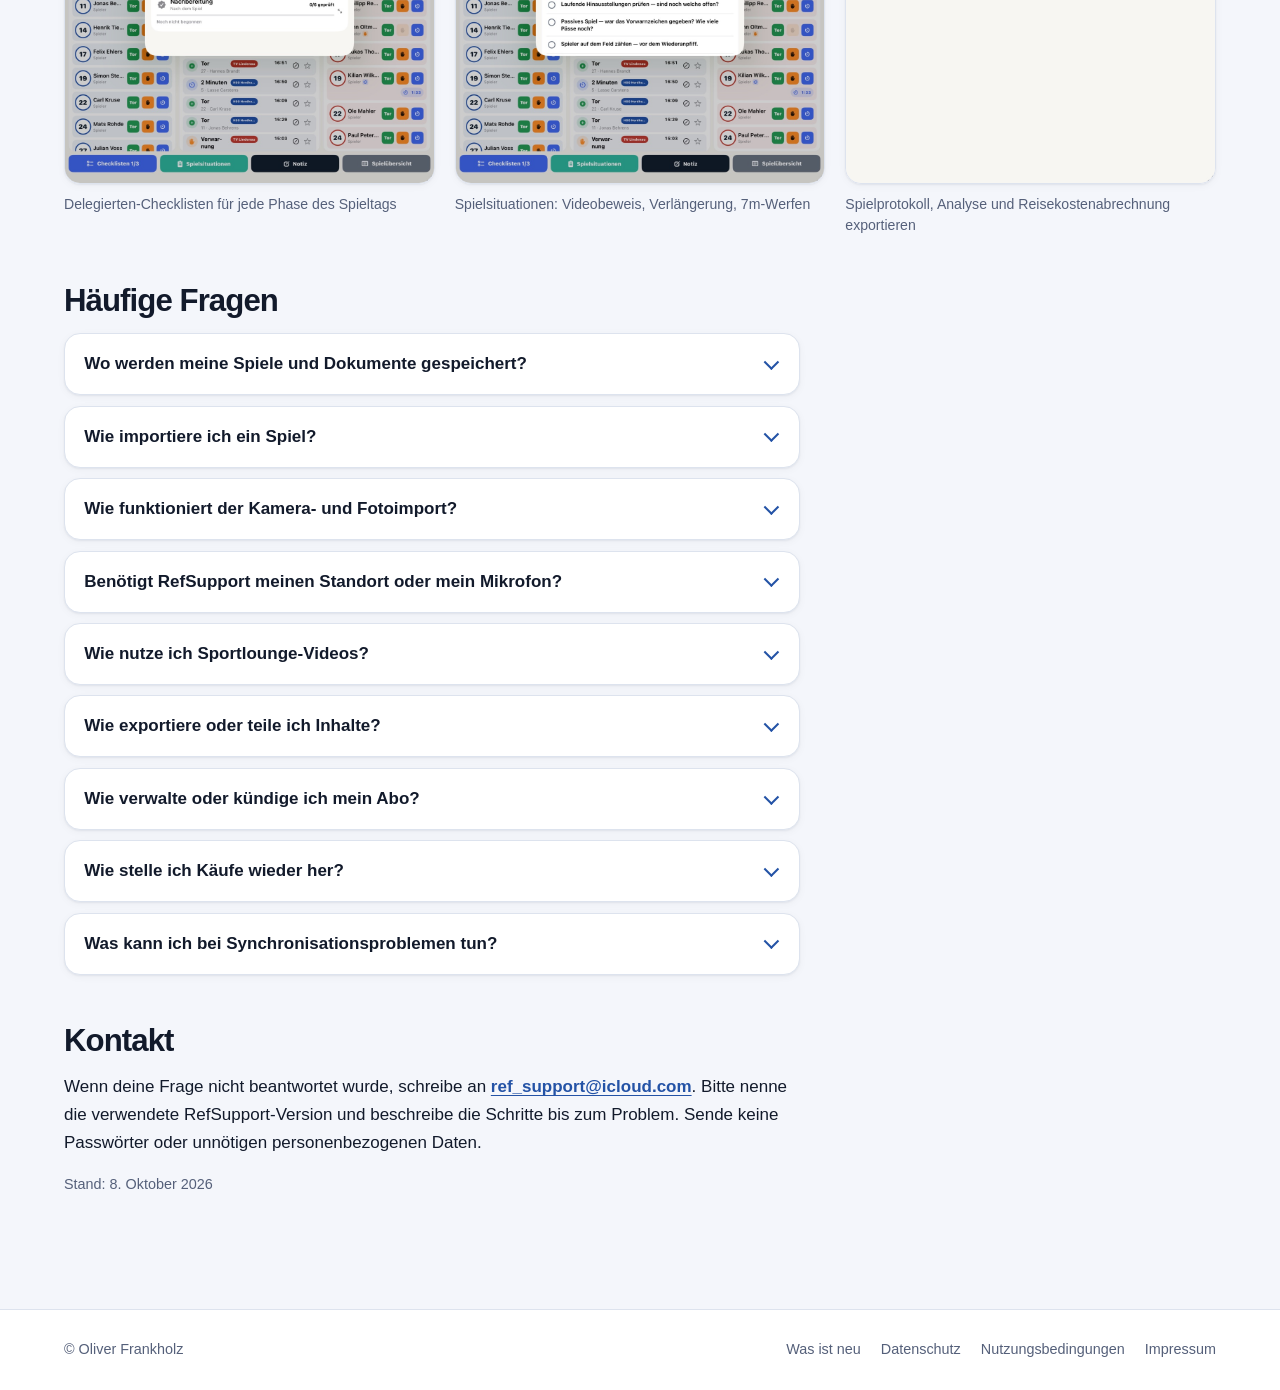
==== commit 6cd45931: "Changelog und Startseite: Versionen 1.7.8 und 1.7.9 (DE/EN) Co-Authored-By: Claude Opus 5.5 <noreply" ====
--- a/index.html
+++ b/index.html
@@ -47,13 +47,12 @@
     </section>
 
     <section class="notice release-summary" aria-labelledby="latest-version">
-      <h2 id="latest-version">Neu in Version 1.7.7</h2>
-      <p class="meta"><time datetime="2026-10-17">17. Oktober 2026</time></p>
+      <h2 id="latest-version">Neu in Version 1.7.9</h2>
+      <p class="meta"><time datetime="2026-10-18">18. Oktober 2026</time></p>
       <ul>
-        <li>Mehr Platz für Szenendetails und eine anpassbare Szenenliste bei ausgelagertem Video auf dem Mac.</li>
-        <li>Analysevideo vom iPad per Kabel oder AirPlay auf einem externen Display zeigen.</li>
-        <li>Analyse mit eigenem Szenenfilter als PDF oder Excel (.xlsx) exportieren.</li>
-        <li>Spielzeit pro Spiel einstellen und Videozeiten in der Analyse anpassen.</li>
+        <li>Analyse-Export als PDF oder Excel sichern oder direkt teilen, etwa per Mail, AirDrop oder WhatsApp – auf iPad und Mac.</li>
+        <li>Stift-Zeichnungen und handschriftliche Szenennotizen als Bild im Excel-Export.</li>
+        <li>Kontrastrahmen um die Auszeit-Anzeige im Delegiertenmodus (1.7.8).</li>
       </ul>
       <p><a href="changelog.html">Alle Änderungen</a></p>
     </section>
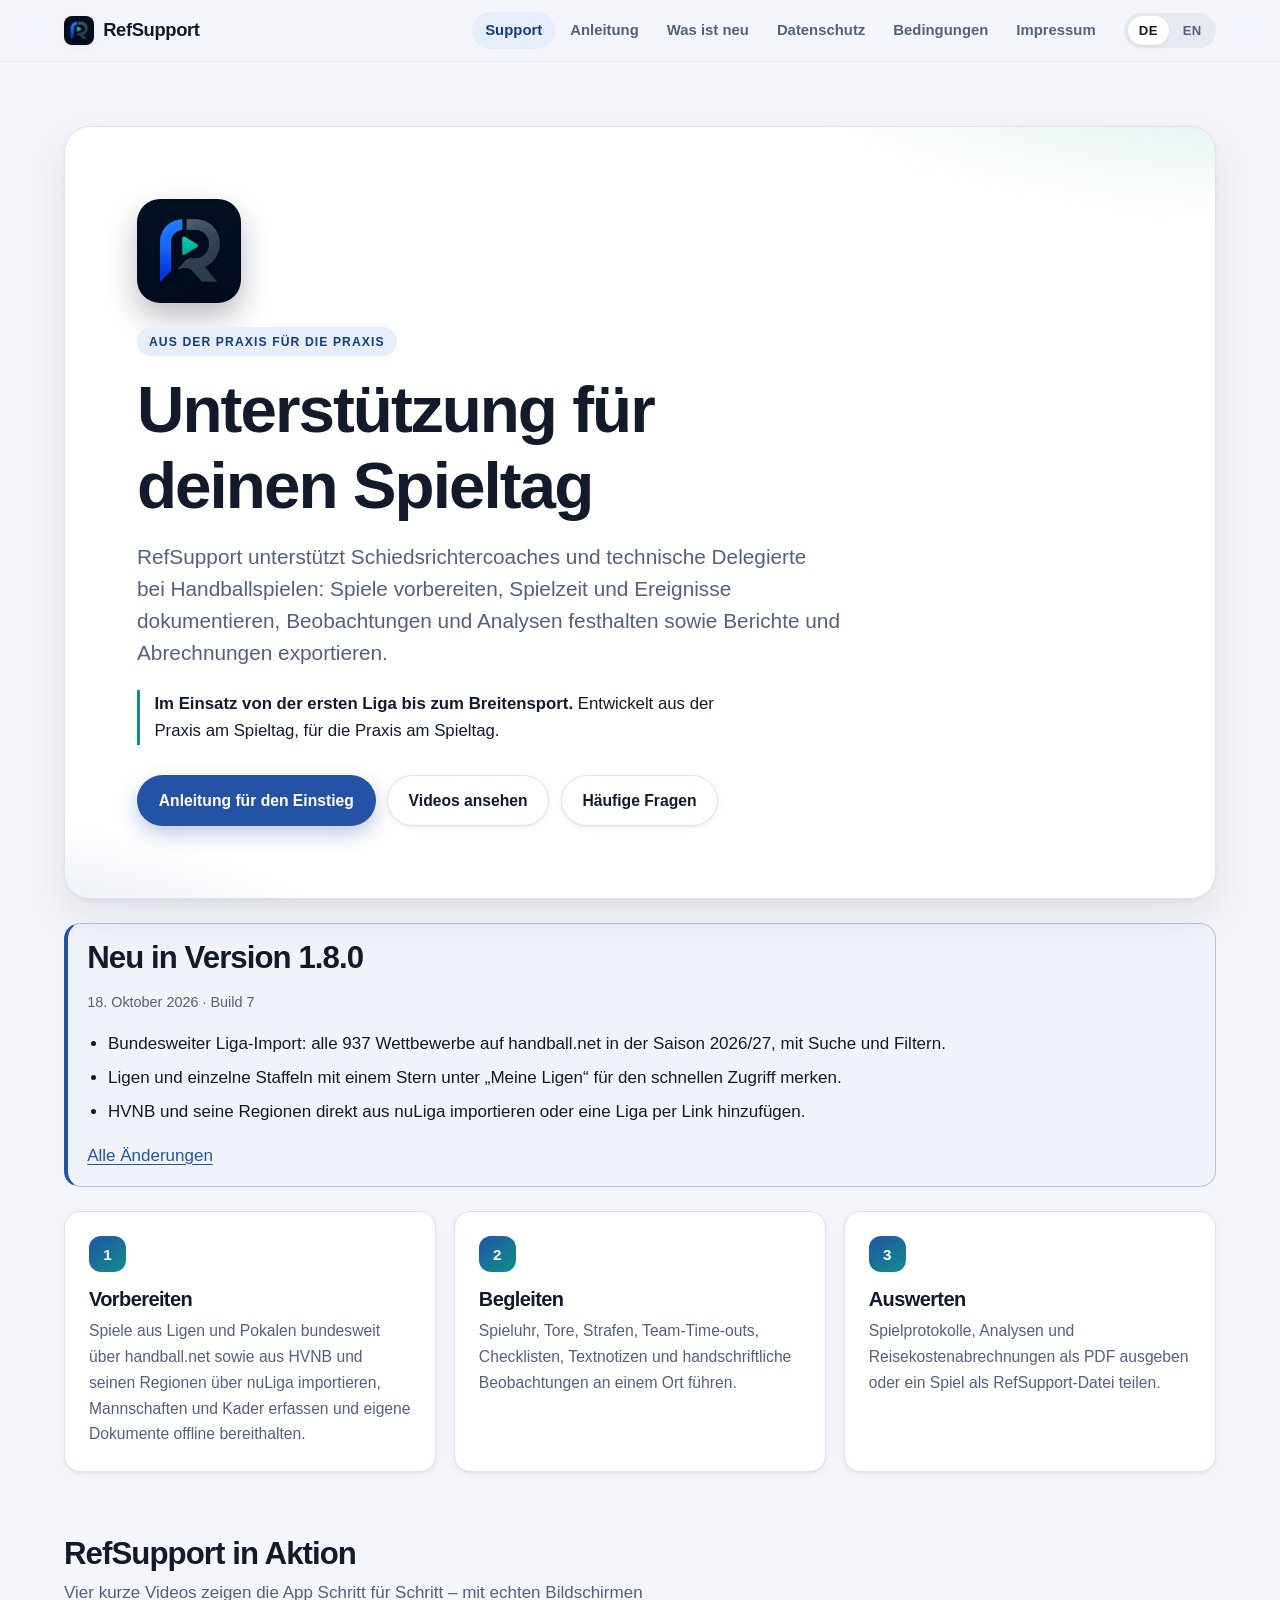
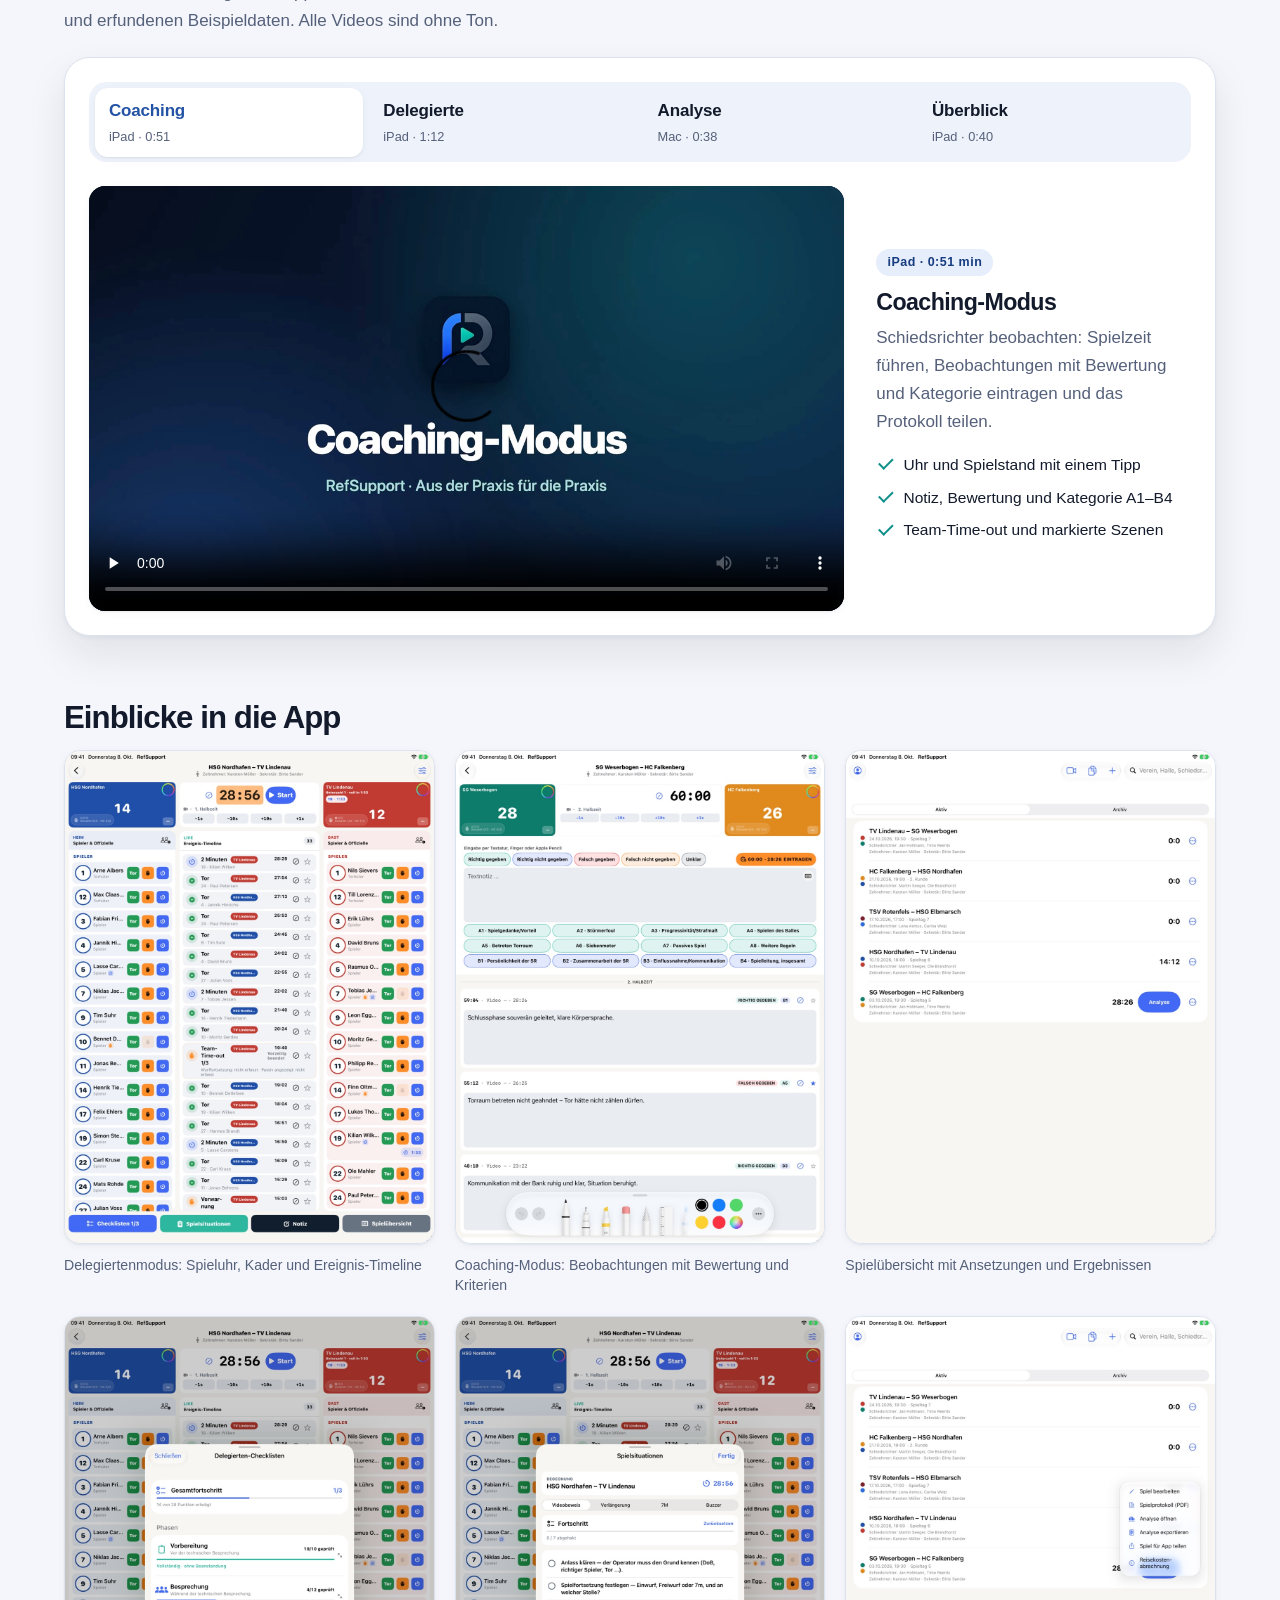
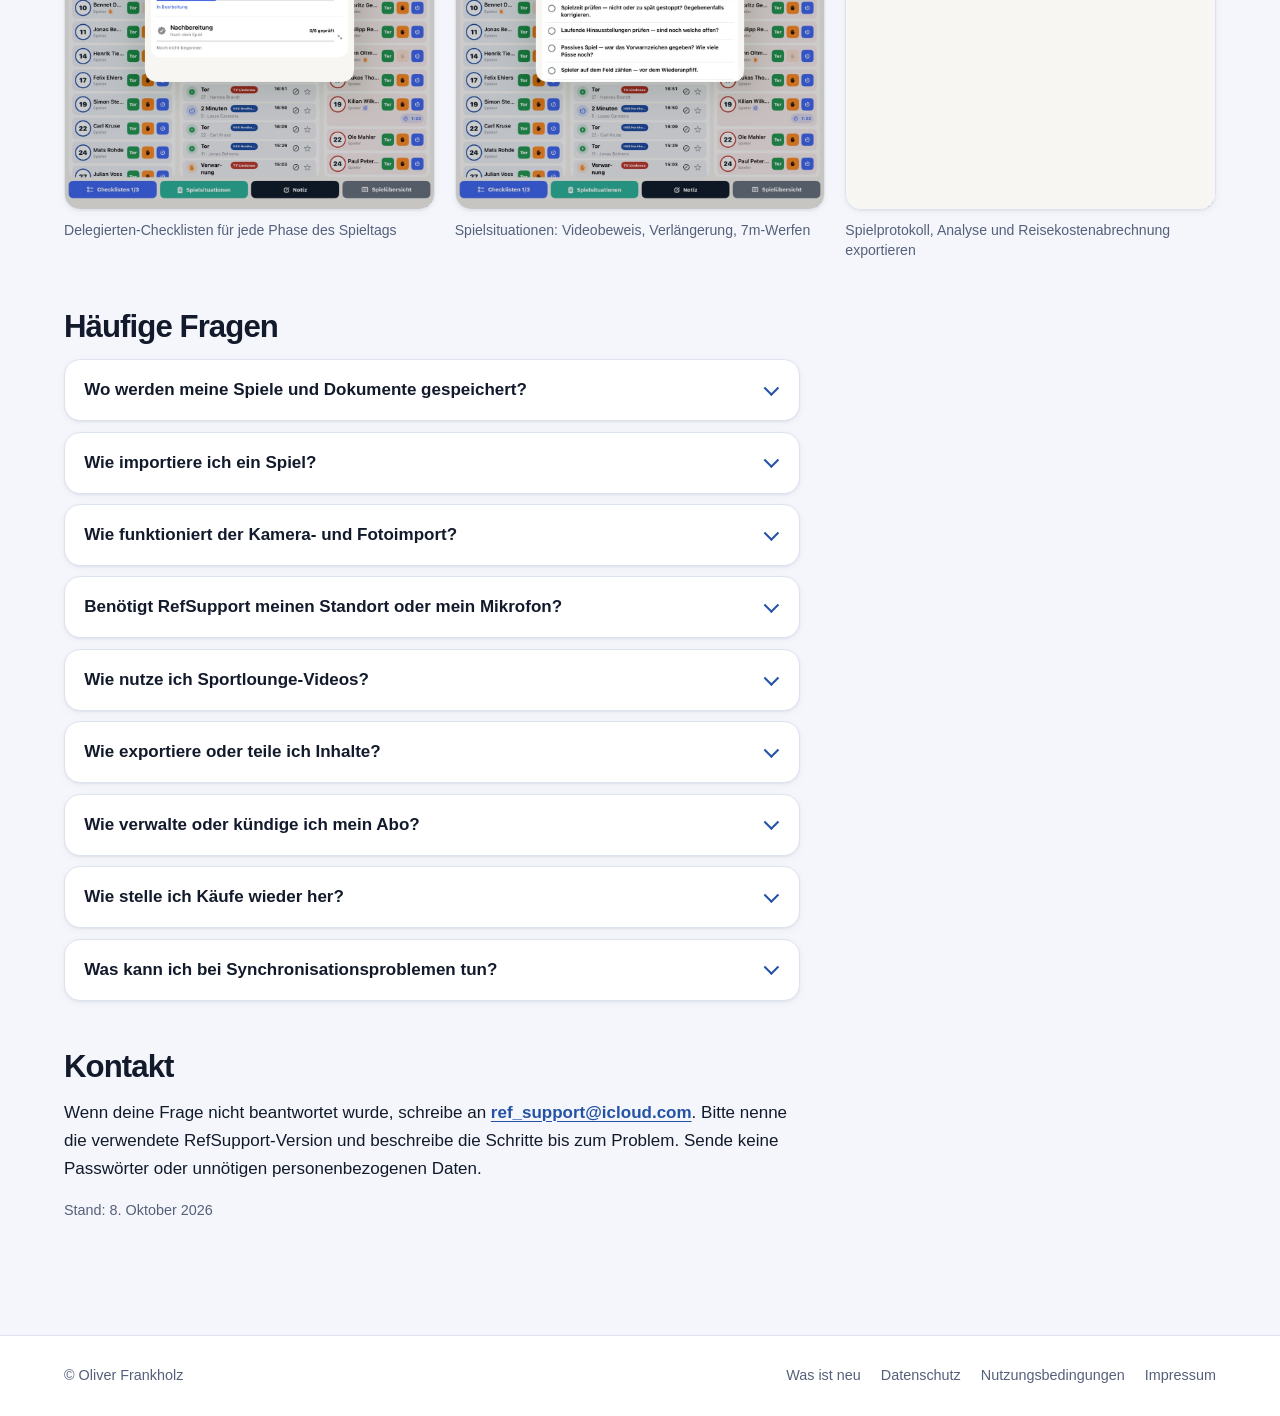
==== commit f2d82fa0: "Version 1.8.0: Liga-Import für alle Verbandsligen (DE/EN) Changelog, Startseite und Anleitung zum er" ====
--- a/index.html
+++ b/index.html
@@ -47,12 +47,12 @@
     </section>
 
     <section class="notice release-summary" aria-labelledby="latest-version">
-      <h2 id="latest-version">Neu in Version 1.7.9</h2>
-      <p class="meta"><time datetime="2026-10-18">18. Oktober 2026</time></p>
+      <h2 id="latest-version">Neu in Version 1.8.0</h2>
+      <p class="meta"><time datetime="2026-10-18">18. Oktober 2026</time> · Build 7</p>
       <ul>
-        <li>Analyse-Export als PDF oder Excel sichern oder direkt teilen, etwa per Mail, AirDrop oder WhatsApp – auf iPad und Mac.</li>
-        <li>Stift-Zeichnungen und handschriftliche Szenennotizen als Bild im Excel-Export.</li>
-        <li>Kontrastrahmen um die Auszeit-Anzeige im Delegiertenmodus (1.7.8).</li>
+        <li>Bundesweiter Liga-Import: alle 937 Wettbewerbe auf handball.net in der Saison 2026/27, mit Suche und Filtern.</li>
+        <li>Ligen und einzelne Staffeln mit einem Stern unter „Meine Ligen“ für den schnellen Zugriff merken.</li>
+        <li>HVNB und seine Regionen direkt aus nuLiga importieren oder eine Liga per Link hinzufügen.</li>
       </ul>
       <p><a href="changelog.html">Alle Änderungen</a></p>
     </section>
@@ -60,7 +60,7 @@
     <section class="cards" aria-label="Funktionsübersicht">
       <article class="card">
         <h2>Vorbereiten</h2>
-        <p>Spiele aus unterstützten Wettbewerben importieren, Mannschaften und Kader erfassen und eigene Dokumente offline bereithalten.</p>
+        <p>Spiele aus Ligen und Pokalen bundesweit über handball.net sowie aus HVNB und seinen Regionen über nuLiga importieren, Mannschaften und Kader erfassen und eigene Dokumente offline bereithalten.</p>
       </article>
       <article class="card">
         <h2>Begleiten</h2>
@@ -205,7 +205,7 @@
         </details>
         <details>
           <summary>Wie importiere ich ein Spiel?</summary>
-          <p>In der Spielübersicht kannst du unterstützte Wettbewerbe von handball.net, der HBL/Sportradar-Datenquelle und der HBF-Datenquelle auswählen. Alternativ legst du ein Spiel manuell an oder öffnest eine geteilte <code>.refsupportgame</code>-Datei. Netzwerkimporte werden lokal zwischengespeichert und können je nach Datenquelle Mannschaften, Spielort, Offizielle, Logos und Fotos enthalten.</p>
+          <p>Wähle „Aus Liga importieren“: Über „Meine Ligen“, „Bundesweit“ oder „Weitere Ligen“ findest du Wettbewerbe auf handball.net sowie HVNB und seine Regionen direkt aus nuLiga. Du kannst Ligen durchsuchen oder per Link hinzufügen. Die Saison wird automatisch gewählt. Alternativ legst du ein Spiel manuell an oder öffnest eine geteilte <code>.refsupportgame</code>-Datei. Geladene Ansetzungen bleiben offline verfügbar. <a href="anleitung.html#spiel-anlegen">Zum Ablauf in der Anleitung</a></p>
         </details>
         <details>
           <summary>Wie funktioniert der Kamera- und Fotoimport?</summary>
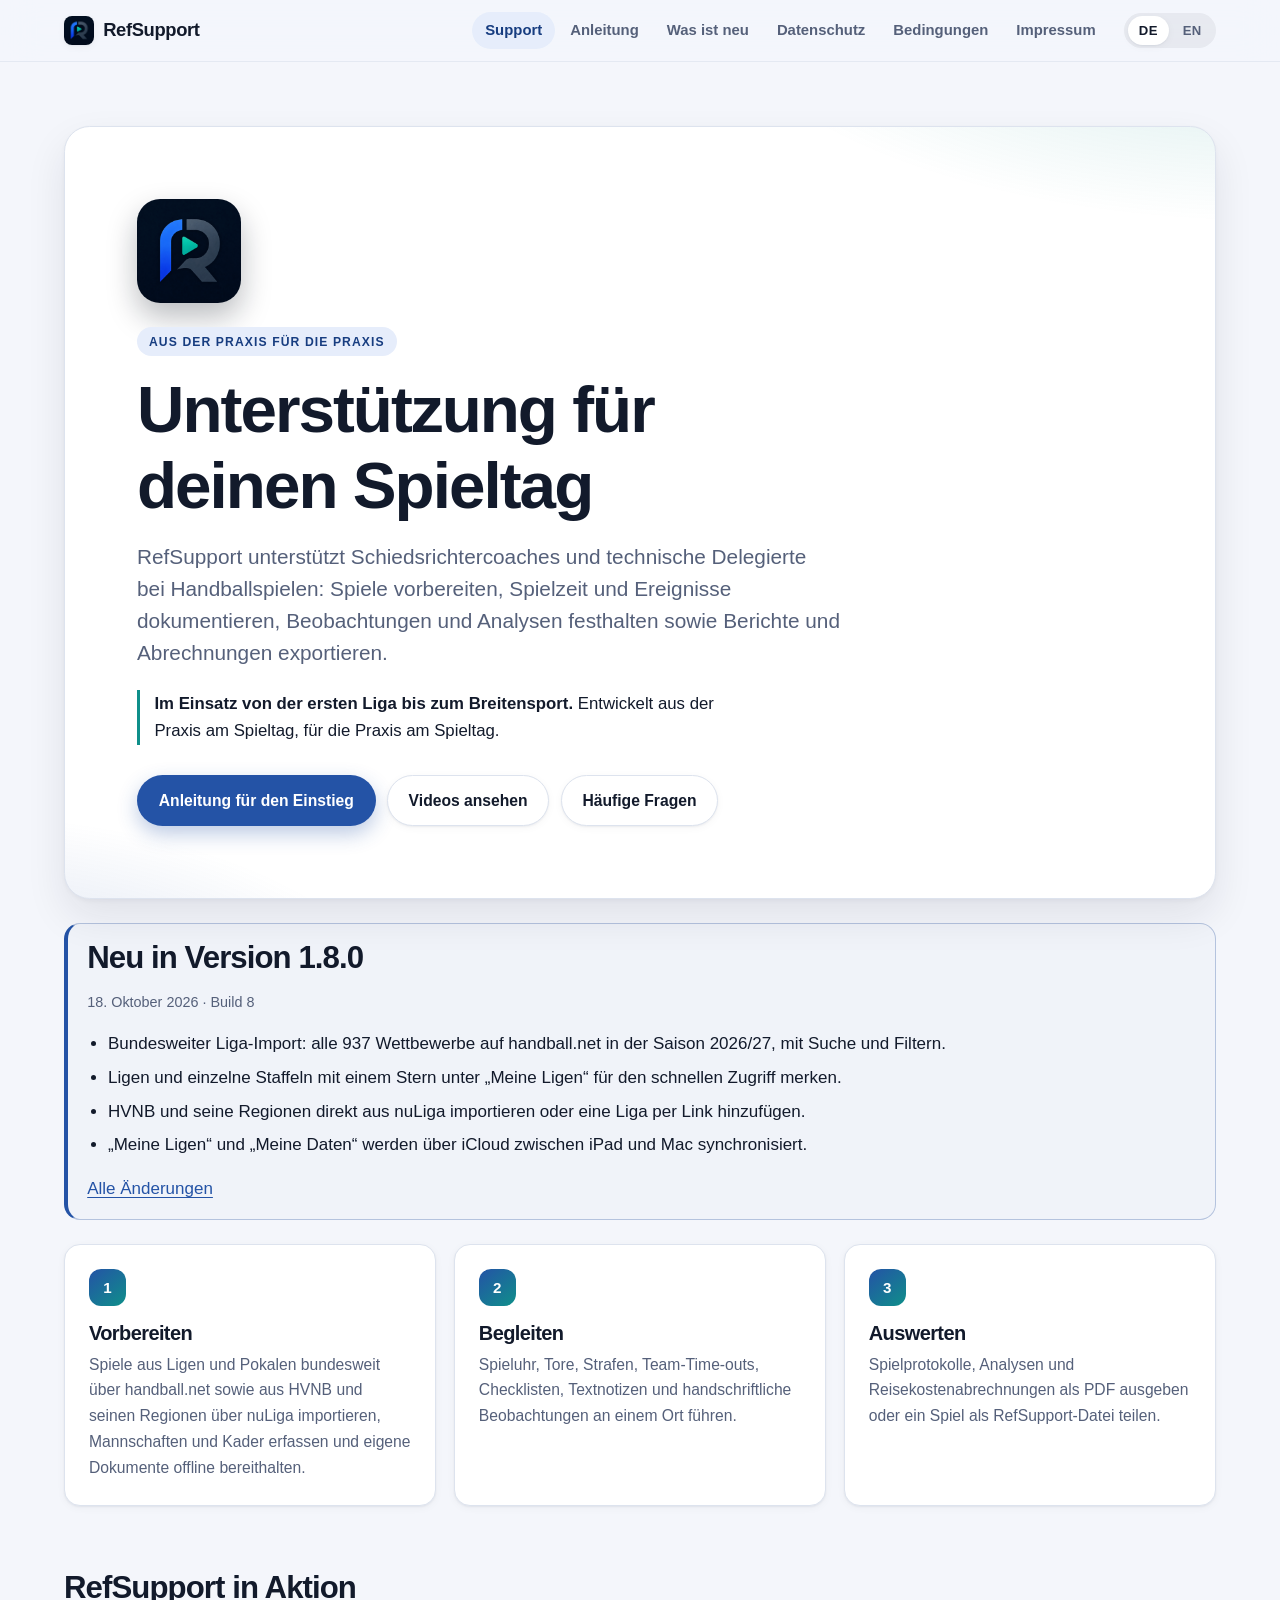
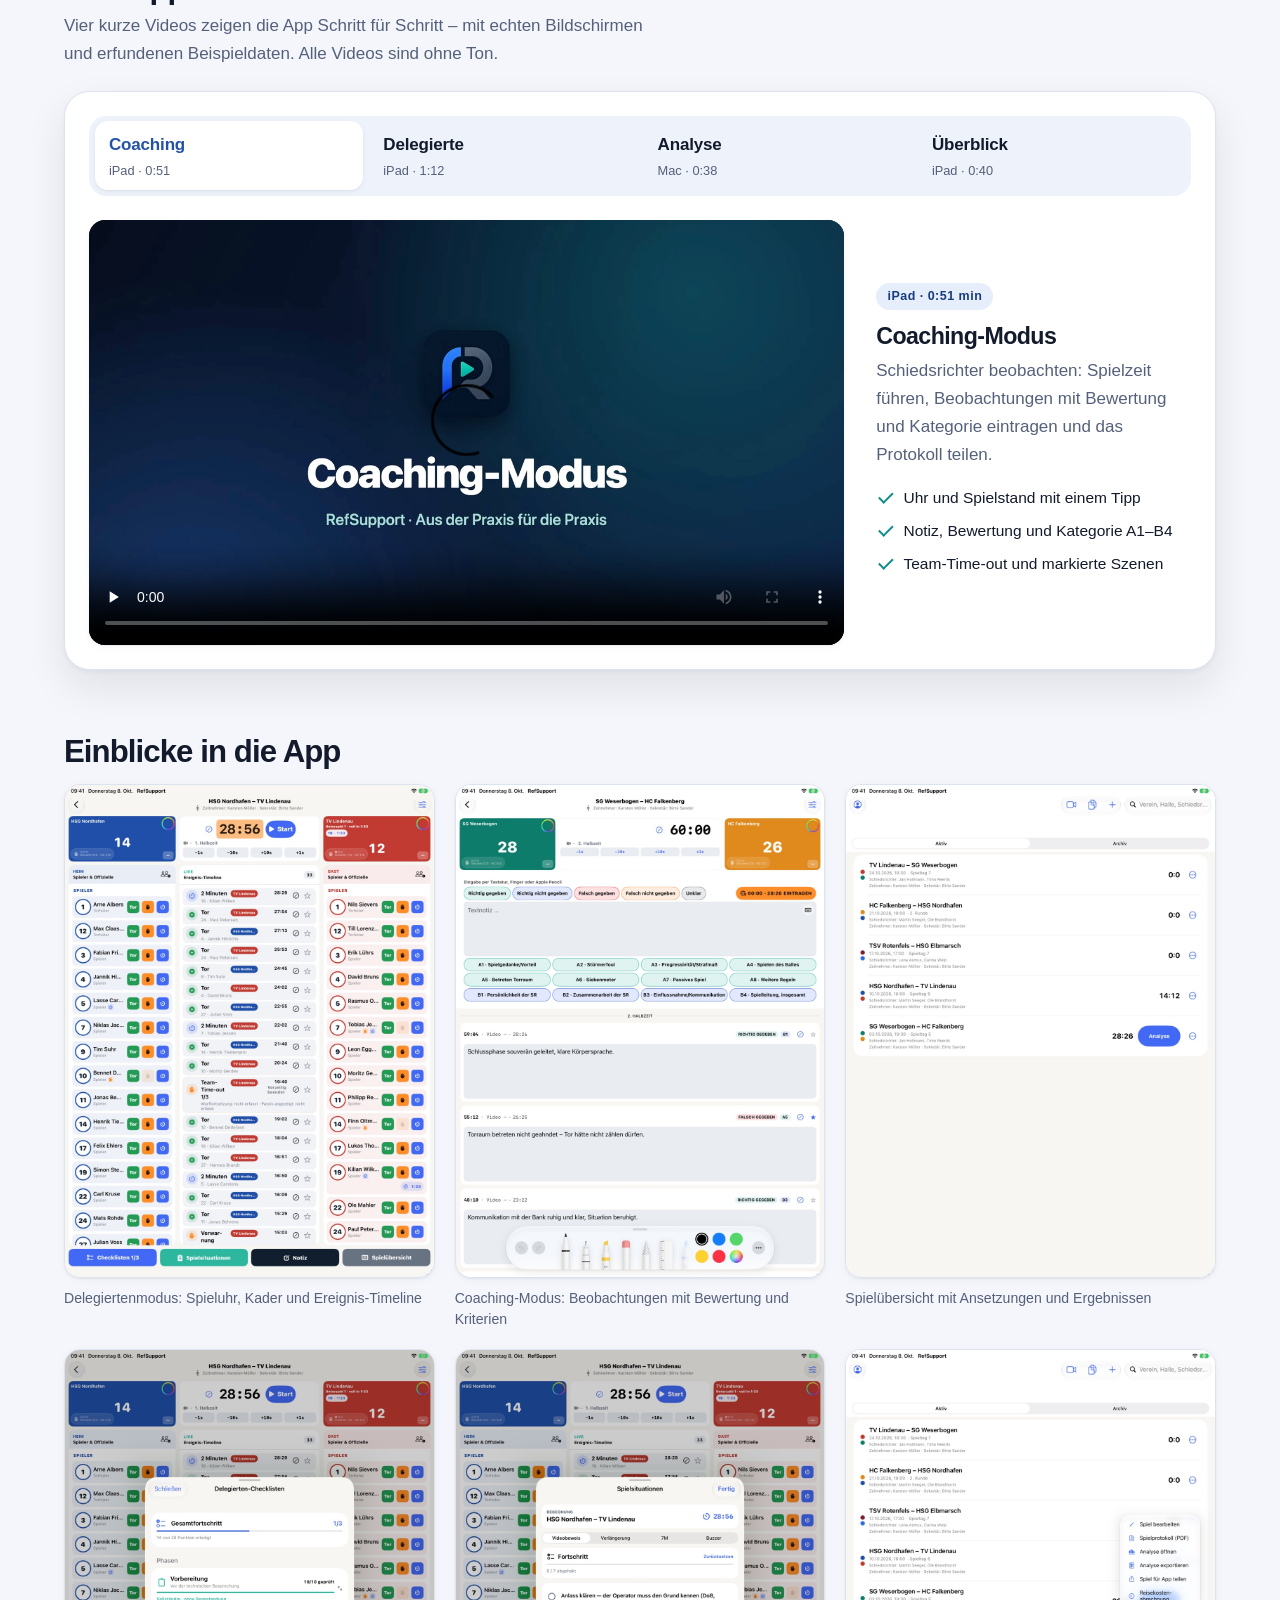
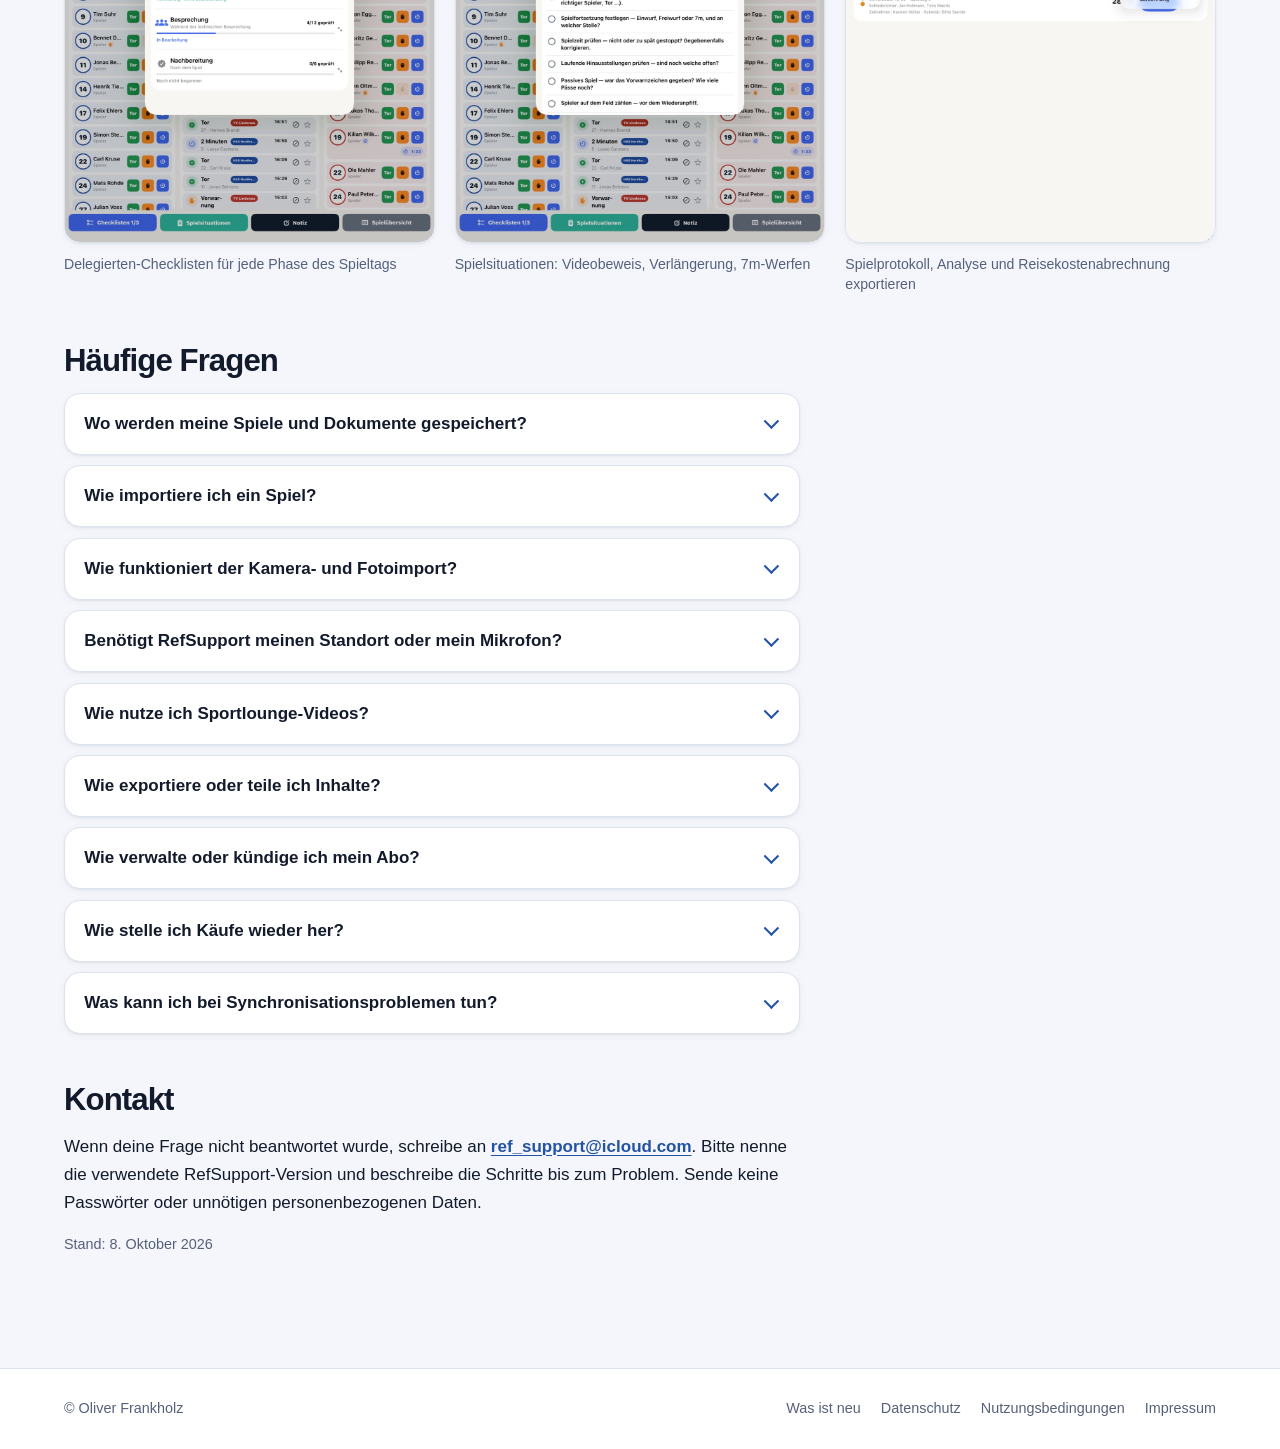
==== commit c04e6d40: "Version 1.8.0 Build 8: iCloud-Sync für Meine Ligen und Meine Daten (DE/EN) Changelog und Startseite " ====
--- a/index.html
+++ b/index.html
@@ -48,11 +48,12 @@
 
     <section class="notice release-summary" aria-labelledby="latest-version">
       <h2 id="latest-version">Neu in Version 1.8.0</h2>
-      <p class="meta"><time datetime="2026-10-18">18. Oktober 2026</time> · Build 7</p>
+      <p class="meta"><time datetime="2026-10-18">18. Oktober 2026</time> · Build 8</p>
       <ul>
         <li>Bundesweiter Liga-Import: alle 937 Wettbewerbe auf handball.net in der Saison 2026/27, mit Suche und Filtern.</li>
         <li>Ligen und einzelne Staffeln mit einem Stern unter „Meine Ligen“ für den schnellen Zugriff merken.</li>
         <li>HVNB und seine Regionen direkt aus nuLiga importieren oder eine Liga per Link hinzufügen.</li>
+        <li>„Meine Ligen“ und „Meine Daten“ werden über iCloud zwischen iPad und Mac synchronisiert.</li>
       </ul>
       <p><a href="changelog.html">Alle Änderungen</a></p>
     </section>
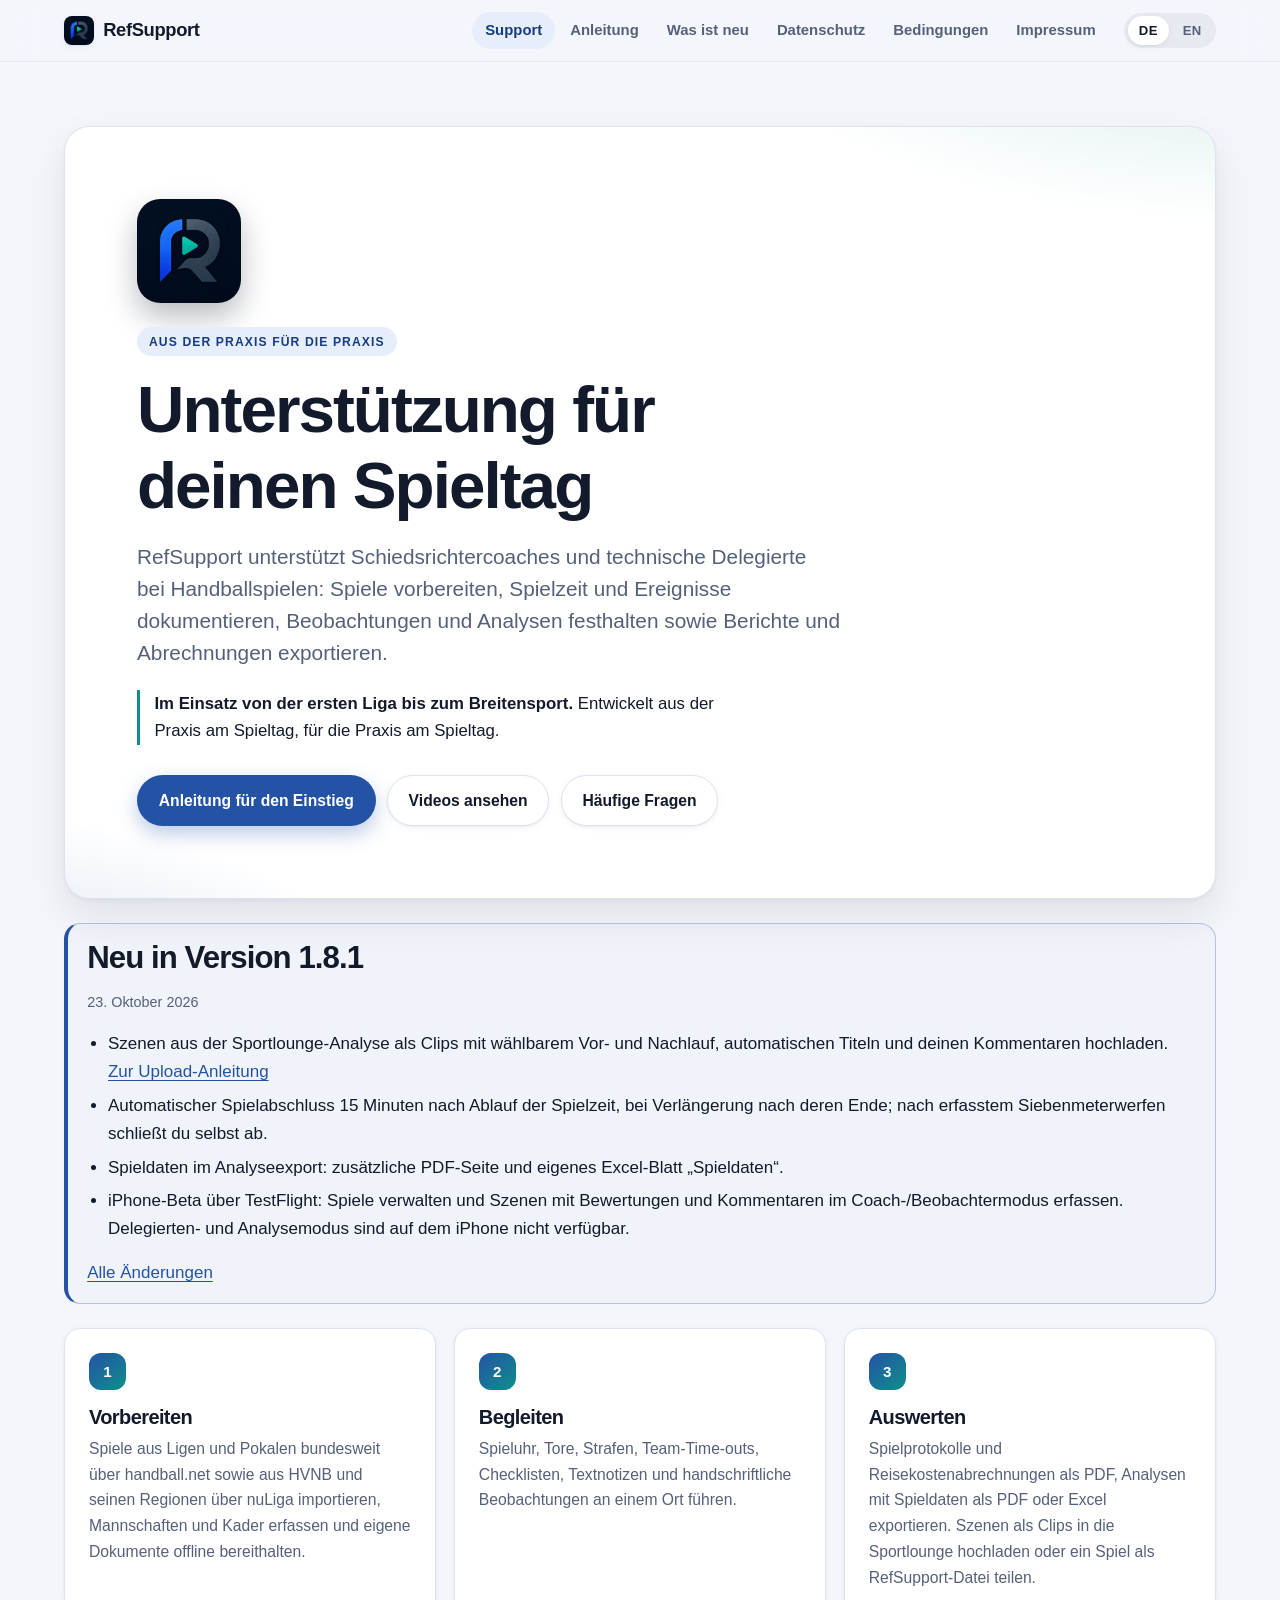
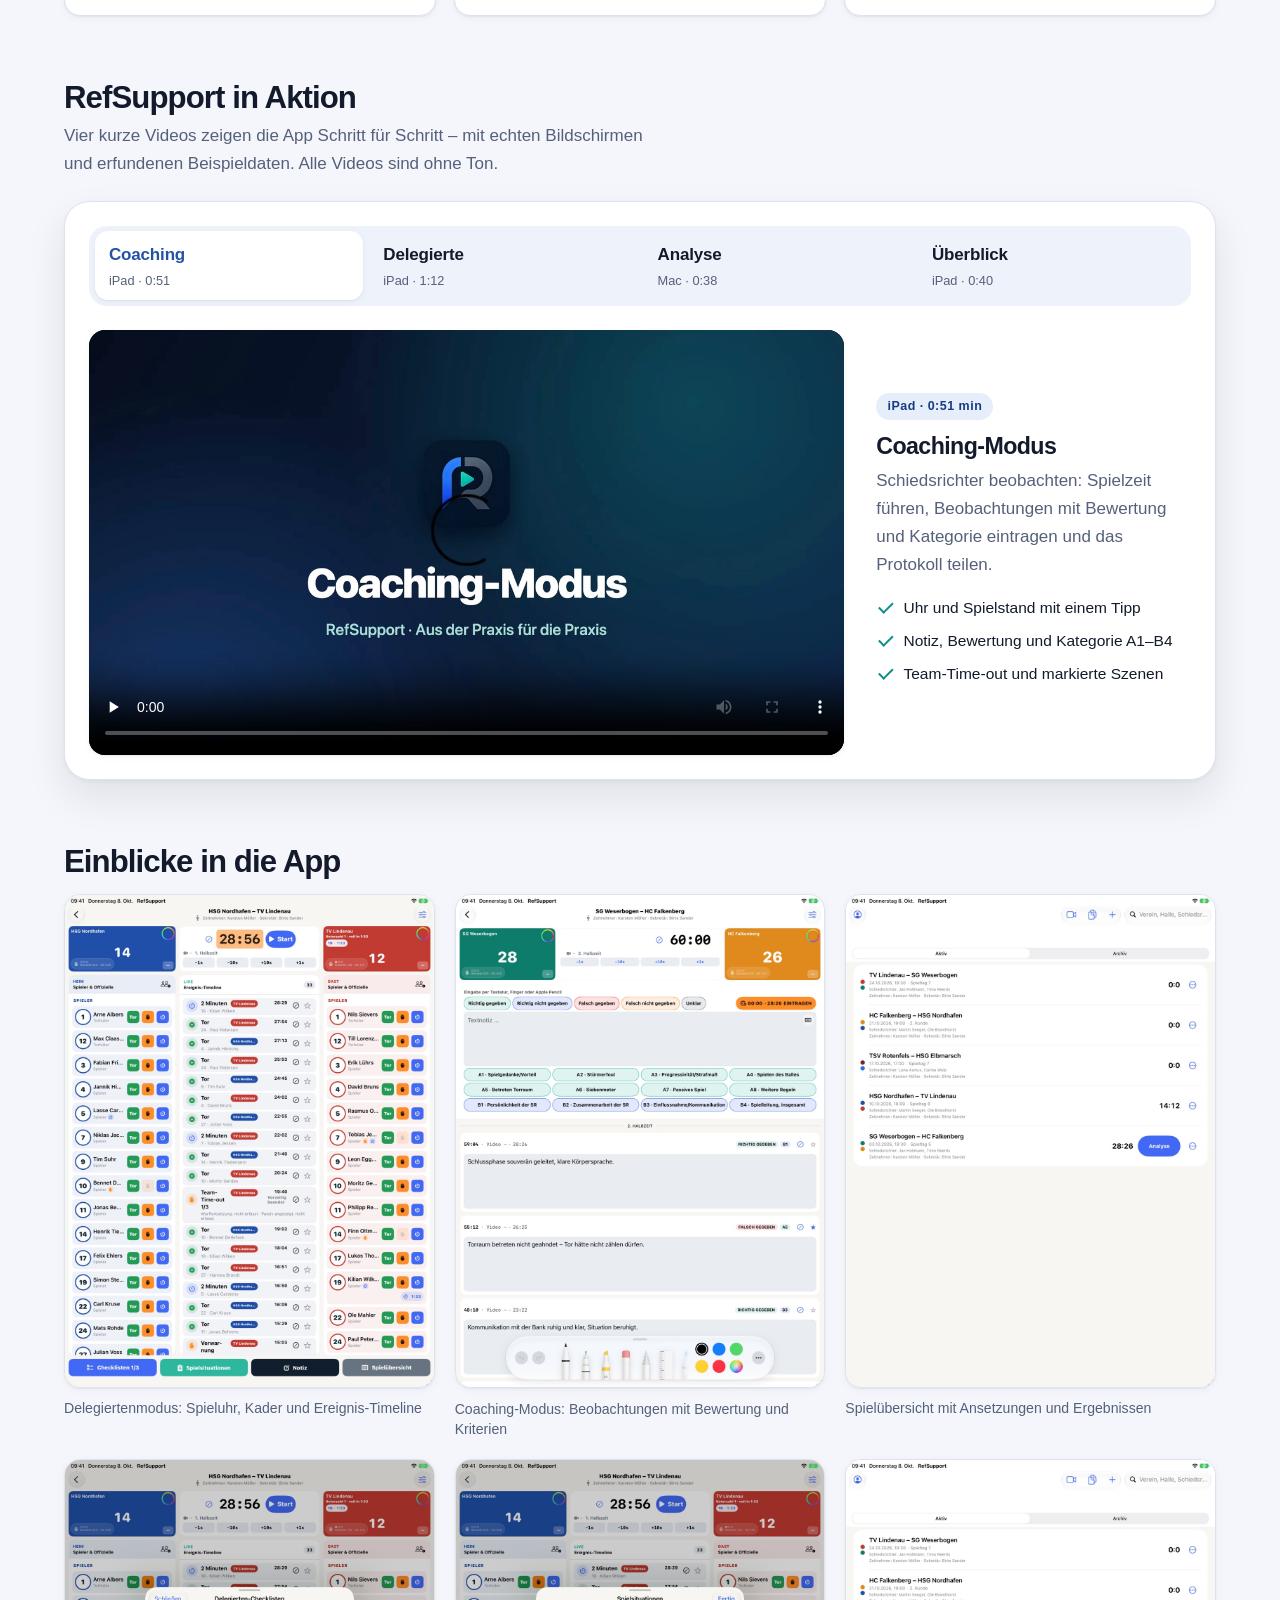
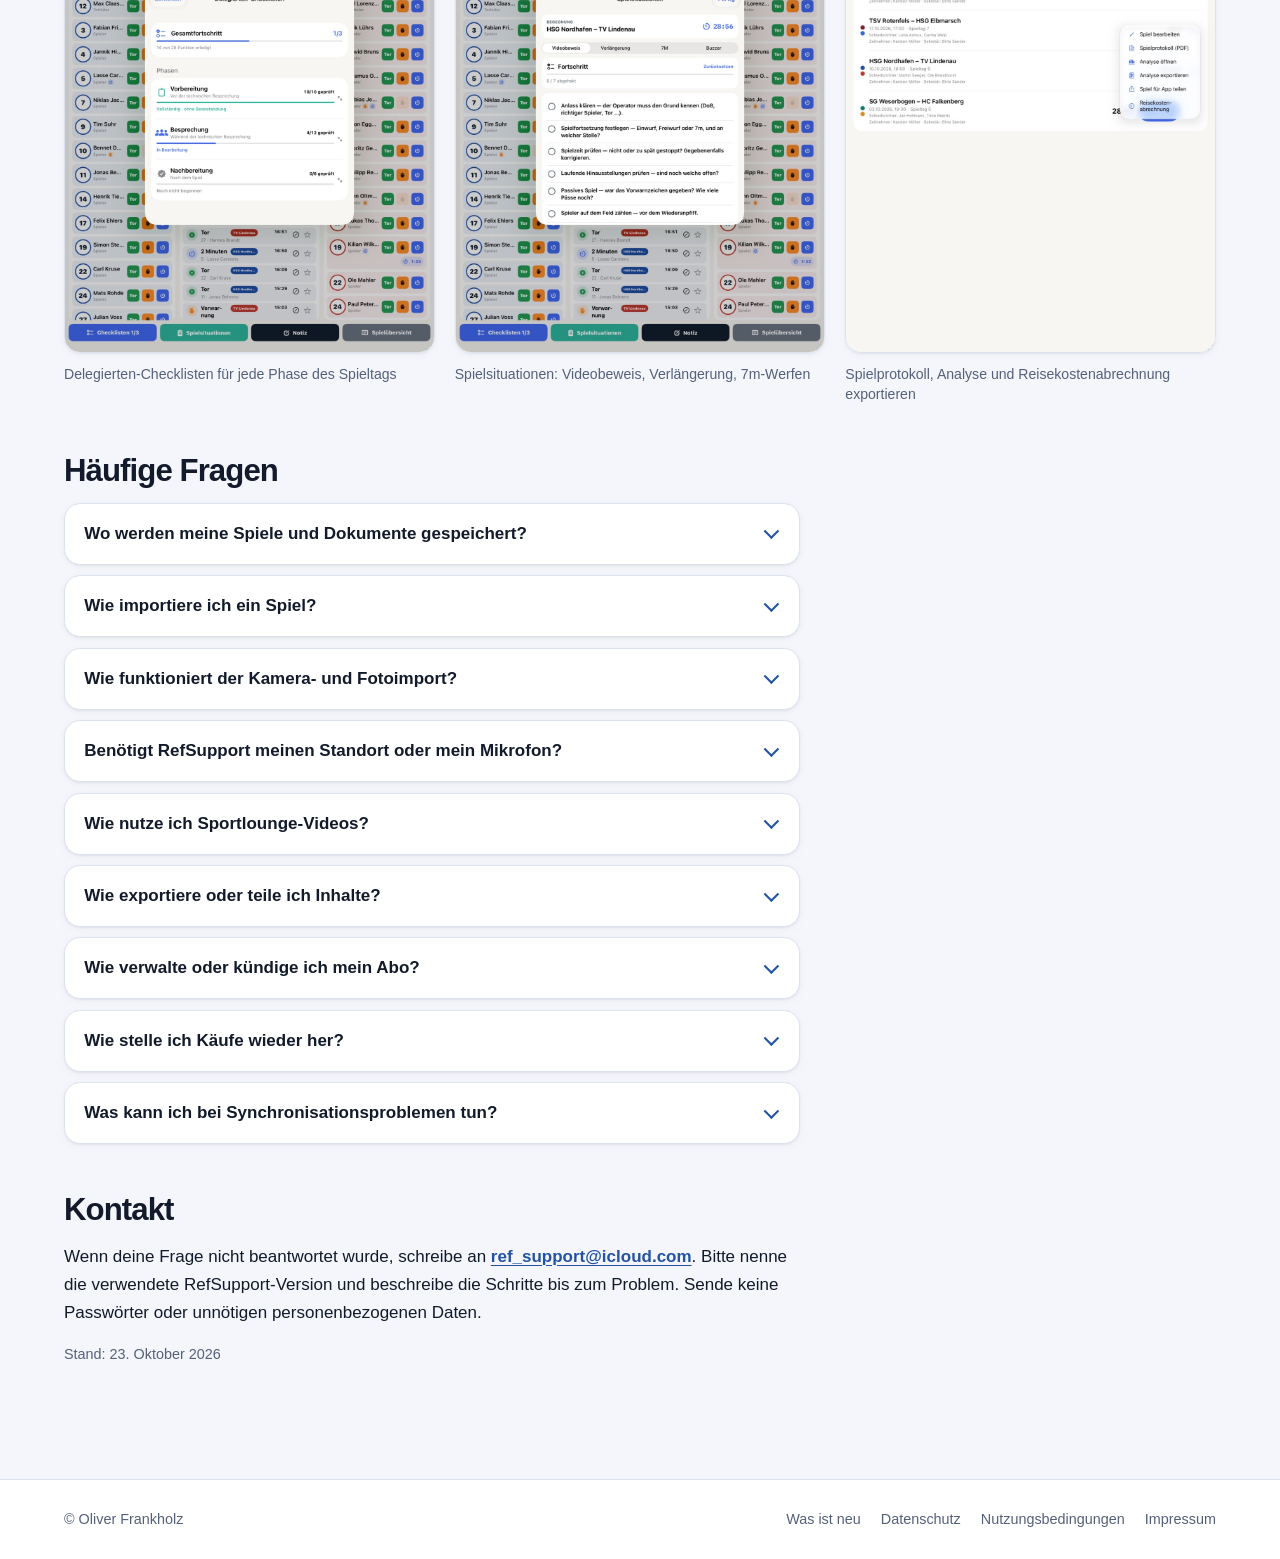
==== commit a250da79: "Version 1.8.1: Sportlounge-Upload, automatisches Spielende, Spieldaten im Export, iPhone-Beta (DE/EN" ====
--- a/index.html
+++ b/index.html
@@ -47,13 +47,13 @@
     </section>
 
     <section class="notice release-summary" aria-labelledby="latest-version">
-      <h2 id="latest-version">Neu in Version 1.8.0</h2>
-      <p class="meta"><time datetime="2026-10-18">18. Oktober 2026</time> · Build 8</p>
+      <h2 id="latest-version">Neu in Version 1.8.1</h2>
+      <p class="meta"><time datetime="2026-10-23">23. Oktober 2026</time></p>
       <ul>
-        <li>Bundesweiter Liga-Import: alle 937 Wettbewerbe auf handball.net in der Saison 2026/27, mit Suche und Filtern.</li>
-        <li>Ligen und einzelne Staffeln mit einem Stern unter „Meine Ligen“ für den schnellen Zugriff merken.</li>
-        <li>HVNB und seine Regionen direkt aus nuLiga importieren oder eine Liga per Link hinzufügen.</li>
-        <li>„Meine Ligen“ und „Meine Daten“ werden über iCloud zwischen iPad und Mac synchronisiert.</li>
+        <li>Szenen aus der Sportlounge-Analyse als Clips mit wählbarem Vor- und Nachlauf, automatischen Titeln und deinen Kommentaren hochladen. <a href="anleitung.html#sportlounge-upload">Zur Upload-Anleitung</a></li>
+        <li>Automatischer Spielabschluss 15 Minuten nach Ablauf der Spielzeit, bei Verlängerung nach deren Ende; nach erfasstem Siebenmeterwerfen schließt du selbst ab.</li>
+        <li>Spieldaten im Analyseexport: zusätzliche PDF-Seite und eigenes Excel-Blatt „Spieldaten“.</li>
+        <li>iPhone-Beta über TestFlight: Spiele verwalten und Szenen mit Bewertungen und Kommentaren im Coach-/Beobachtermodus erfassen. Delegierten- und Analysemodus sind auf dem iPhone nicht verfügbar.</li>
       </ul>
       <p><a href="changelog.html">Alle Änderungen</a></p>
     </section>
@@ -69,7 +69,7 @@
       </article>
       <article class="card">
         <h2>Auswerten</h2>
-        <p>Spielprotokolle, Analysen und Reisekostenabrechnungen als PDF ausgeben oder ein Spiel als RefSupport-Datei teilen.</p>
+        <p>Spielprotokolle und Reisekostenabrechnungen als PDF, Analysen mit Spieldaten als PDF oder Excel exportieren. Szenen als Clips in die Sportlounge hochladen oder ein Spiel als RefSupport-Datei teilen.</p>
       </article>
     </section>
 
@@ -218,11 +218,11 @@
         </details>
         <details>
           <summary>Wie nutze ich Sportlounge-Videos?</summary>
-          <p>Die Funktion ist optional. Melde dich mit deinem Sportlounge-Konto an und hinterlege für das betreffende Spiel dessen Game-ID oder Sportlounge-Link. Bei „Angemeldet bleiben“ legt RefSupport E-Mail-Adresse, Passwort, Vereins-ID und Zugriffstoken im lokalen Apple-Schlüsselbund ab. Video- und Ereignisdaten werden direkt von Sportlounge geladen.</p>
+          <p>Die Funktion ist optional. Melde dich mit deinem Sportlounge-Konto an und hinterlege für das betreffende Spiel dessen Game-ID oder Sportlounge-Link. Bei „Angemeldet bleiben“ legt RefSupport E-Mail-Adresse, Passwort, Vereins-ID und Zugriffstoken im lokalen Apple-Schlüsselbund ab. Video- und Ereignisdaten werden direkt von Sportlounge geladen. Über die Wolke mit Pfeil nach oben in der Analyse kannst du ausgewählte Szenen als Clips mit Titeln und Kommentaren in die Sportlounge hochladen. <a href="anleitung.html#sportlounge-upload">Zur Upload-Anleitung</a></p>
         </details>
         <details>
           <summary>Wie exportiere oder teile ich Inhalte?</summary>
-          <p>Du kannst Spielprotokolle, Analyseberichte und Abrechnungen als PDF, eine Delegierten-Zusammenfassung als Text sowie komplette Spiele als <code>.refsupportgame</code>-Datei über das System-Teilen-Menü ausgeben. Erst deine Auswahl im Teilen-Menü bestimmt den Empfänger.</p>
+          <p>Du kannst Spielprotokolle und Abrechnungen als PDF, Analyseberichte mit Spieldaten als PDF oder Excel, eine Delegierten-Zusammenfassung als Text sowie komplette Spiele als <code>.refsupportgame</code>-Datei über das System-Teilen-Menü ausgeben. Erst deine Auswahl im Teilen-Menü bestimmt den Empfänger.</p>
         </details>
         <details>
           <summary>Wie verwalte oder kündige ich mein Abo?</summary>
@@ -240,7 +240,7 @@
 
       <h2>Kontakt</h2>
       <p>Wenn deine Frage nicht beantwortet wurde, schreibe an <strong><a href="mailto:ref_support@icloud.com">ref_support@icloud.com</a></strong>. Bitte nenne die verwendete RefSupport-Version und beschreibe die Schritte bis zum Problem. Sende keine Passwörter oder unnötigen personenbezogenen Daten.</p>
-      <p class="meta">Stand: 8. Oktober 2026</p>
+      <p class="meta">Stand: 23. Oktober 2026</p>
     </section>
   </main>
 
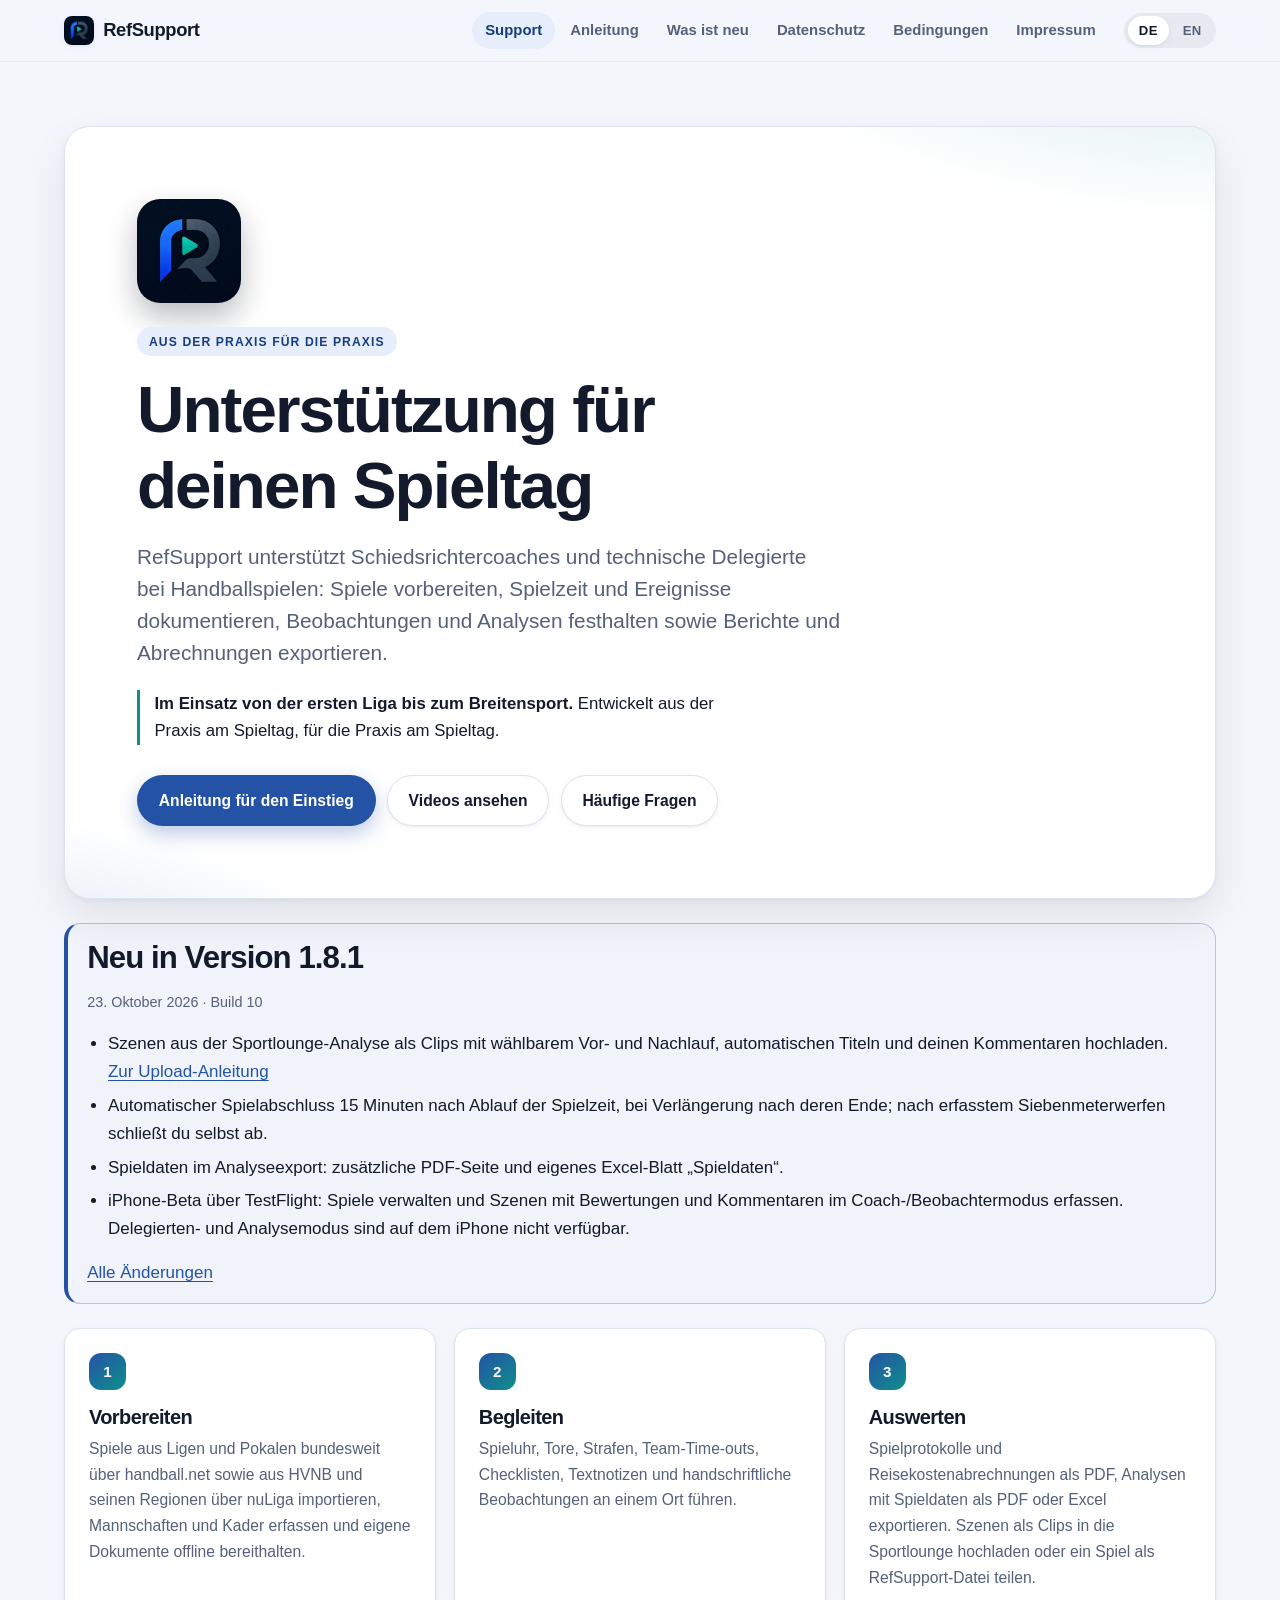
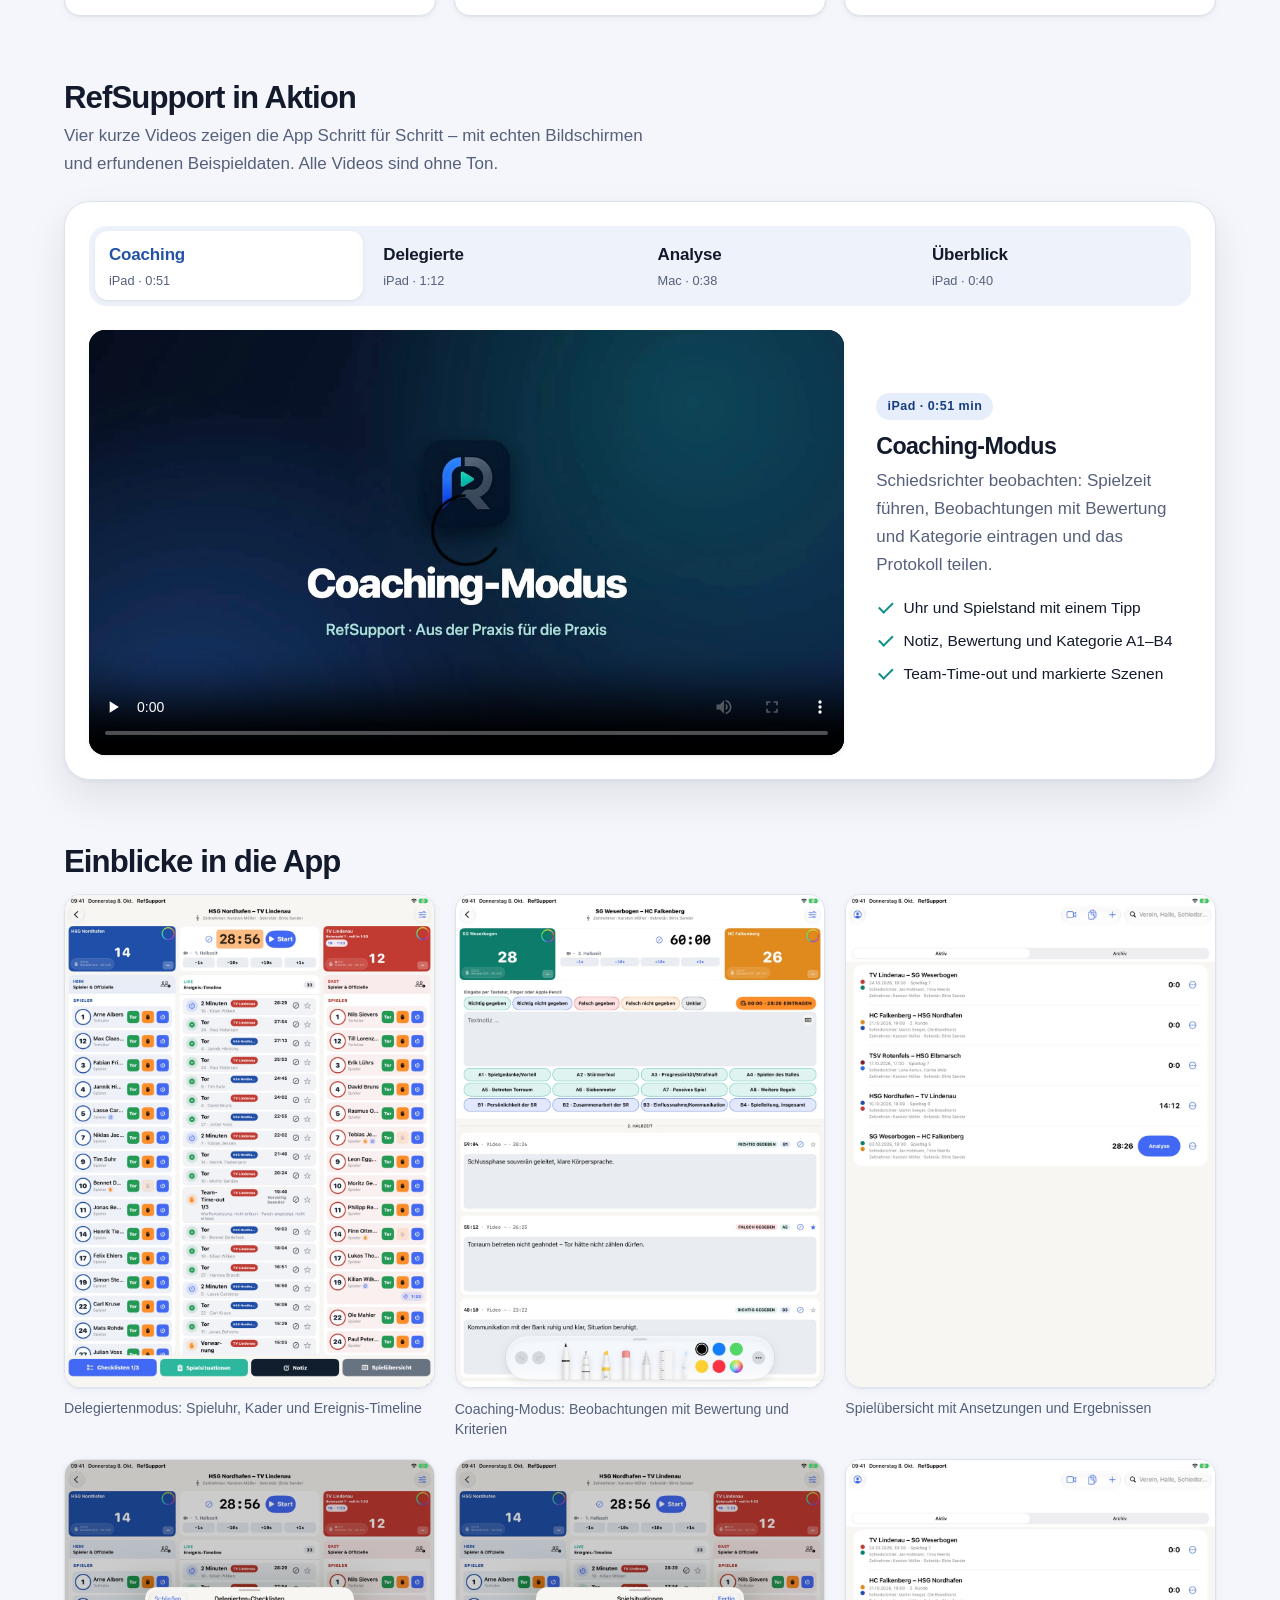
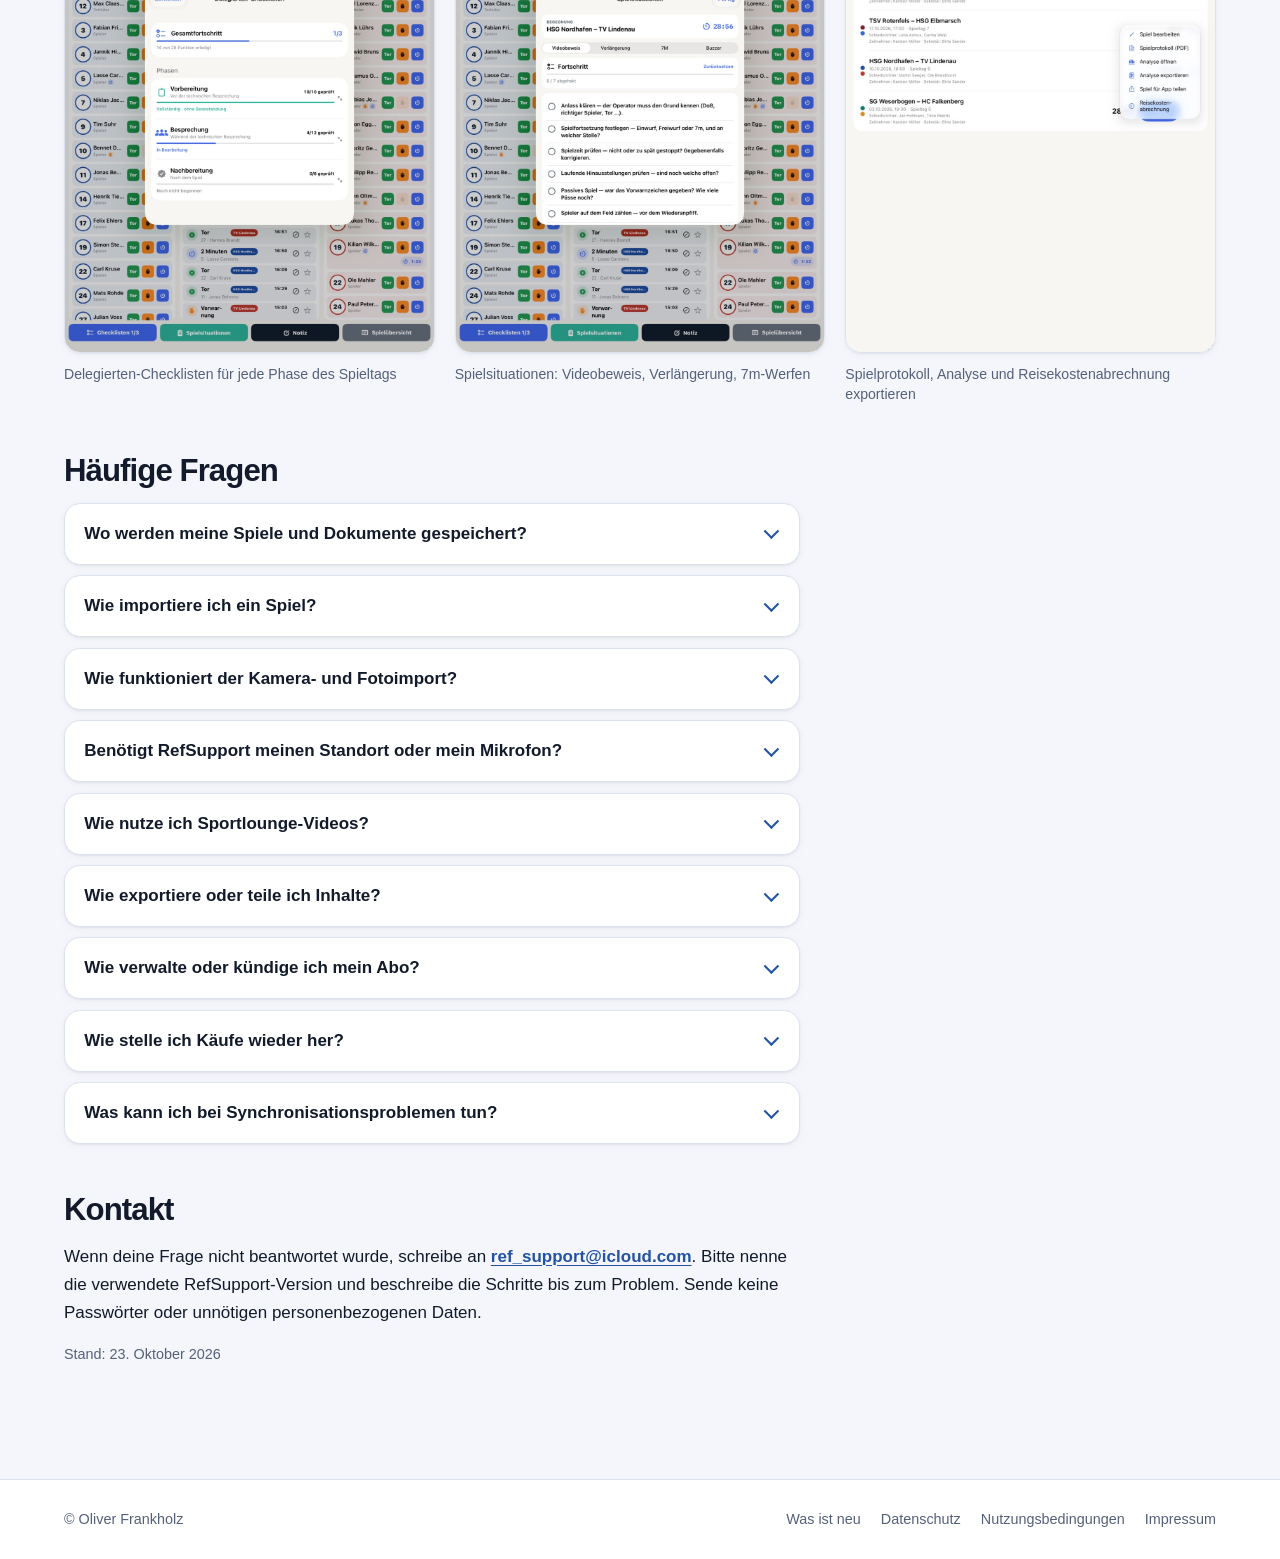
==== commit 25738086: "Version 1.8.1: Build 10 ergänzt (DE/EN) Co-Authored-By: Claude Opus 5.5 <noreply@anthropic.com>" ====
--- a/index.html
+++ b/index.html
@@ -48,7 +48,7 @@
 
     <section class="notice release-summary" aria-labelledby="latest-version">
       <h2 id="latest-version">Neu in Version 1.8.1</h2>
-      <p class="meta"><time datetime="2026-10-23">23. Oktober 2026</time></p>
+      <p class="meta"><time datetime="2026-10-23">23. Oktober 2026</time> · Build 10</p>
       <ul>
         <li>Szenen aus der Sportlounge-Analyse als Clips mit wählbarem Vor- und Nachlauf, automatischen Titeln und deinen Kommentaren hochladen. <a href="anleitung.html#sportlounge-upload">Zur Upload-Anleitung</a></li>
         <li>Automatischer Spielabschluss 15 Minuten nach Ablauf der Spielzeit, bei Verlängerung nach deren Ende; nach erfasstem Siebenmeterwerfen schließt du selbst ab.</li>
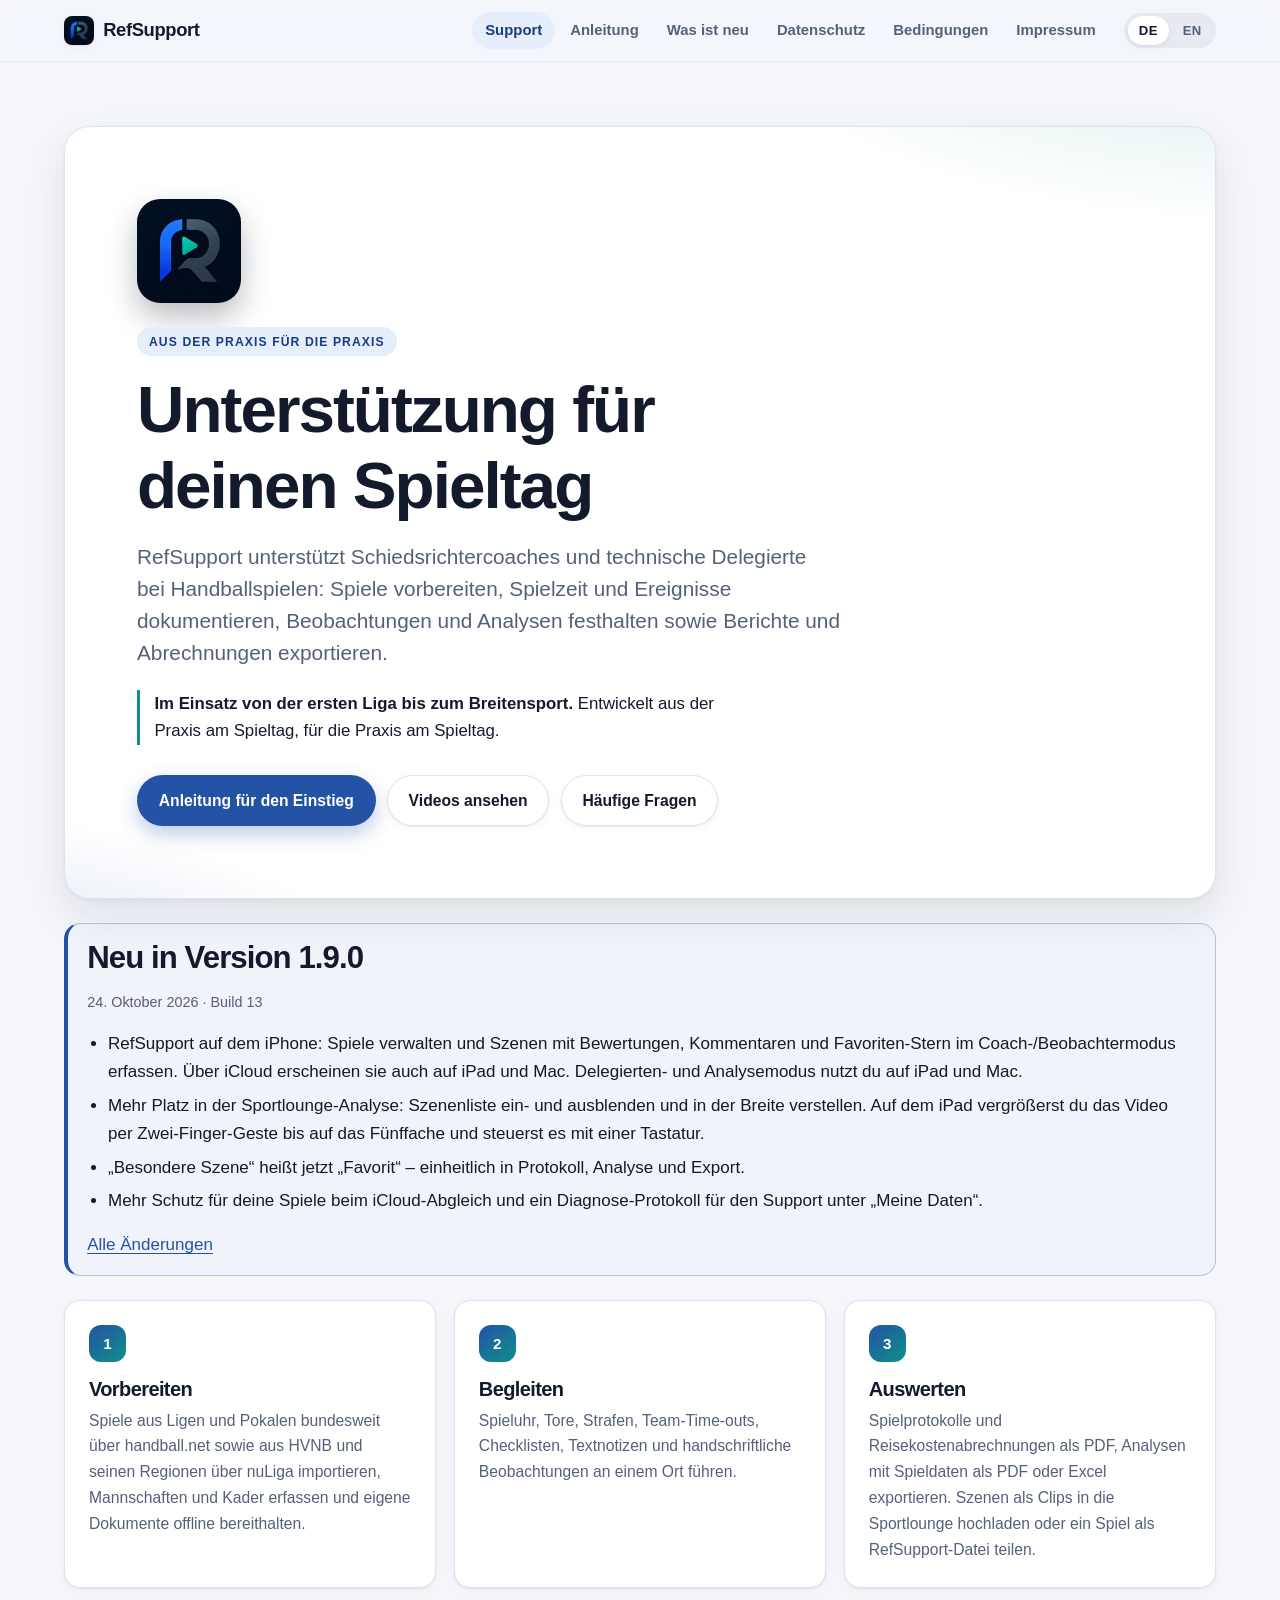
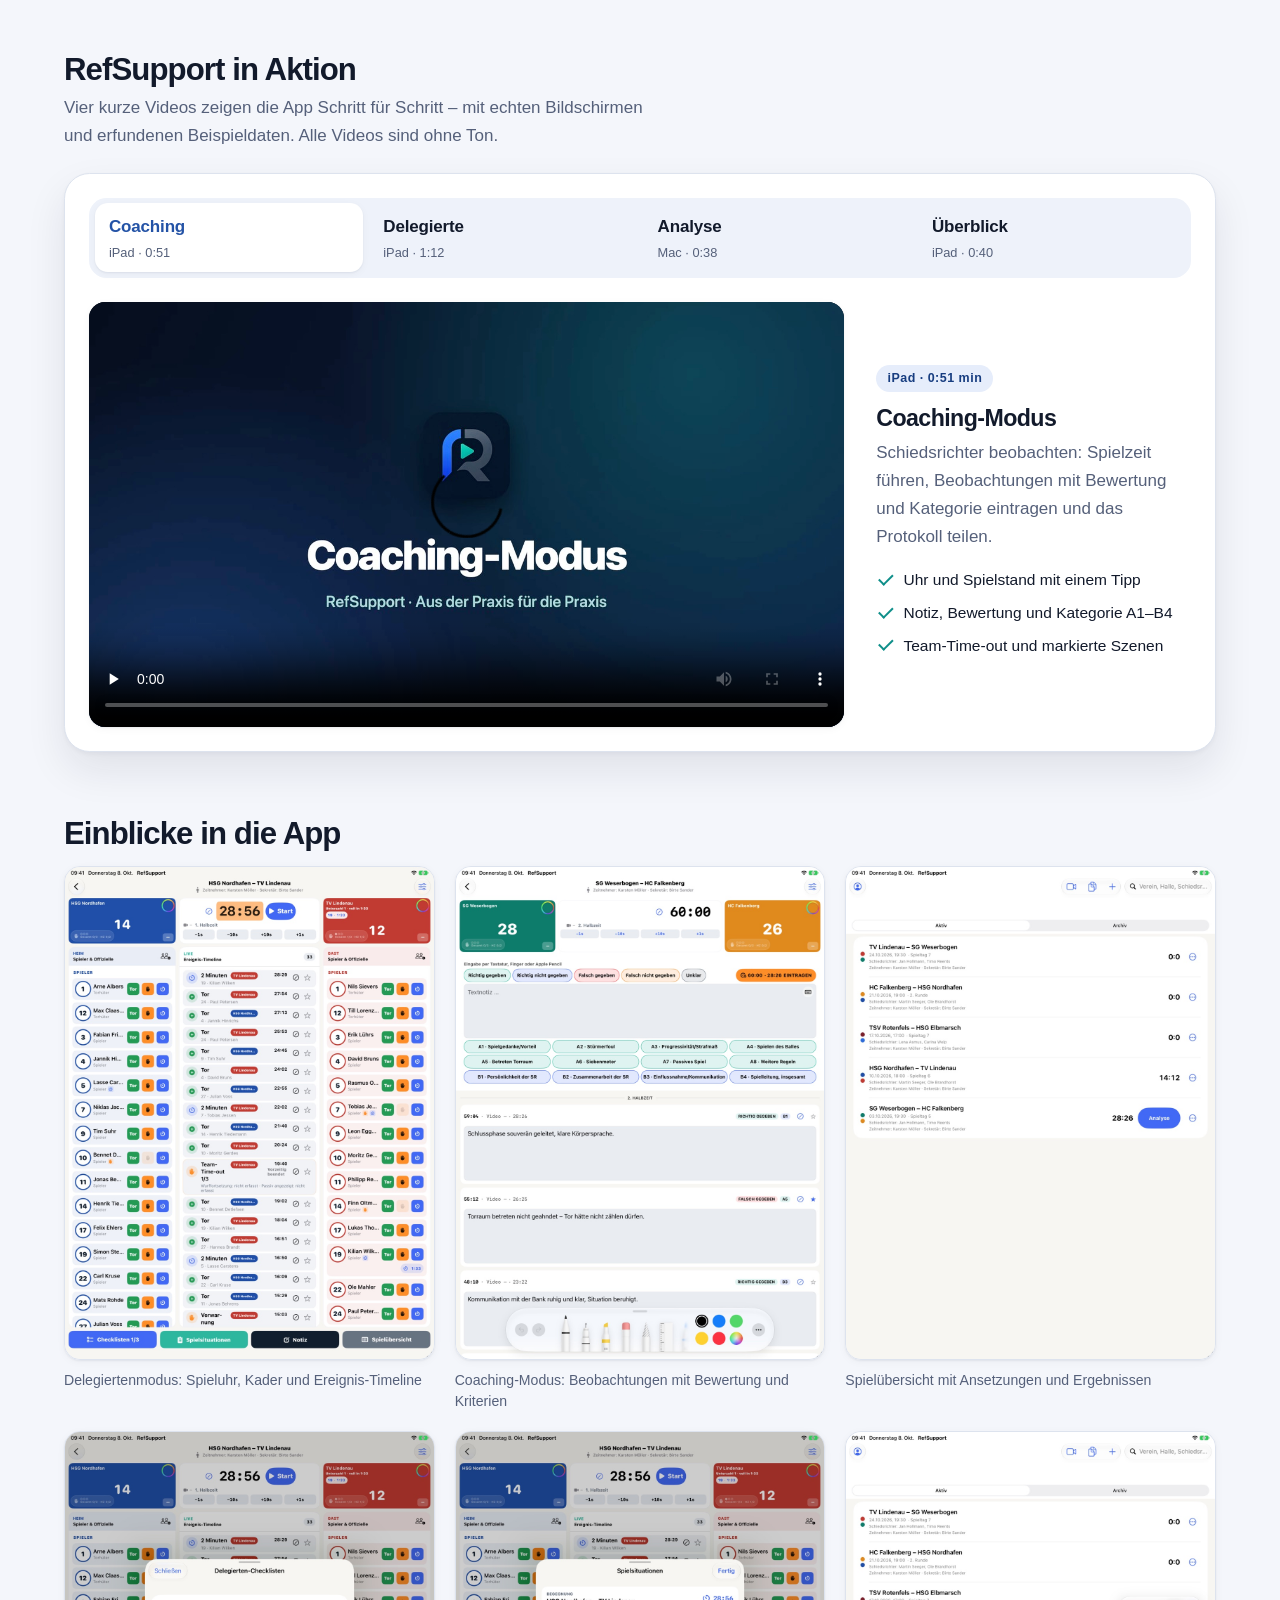
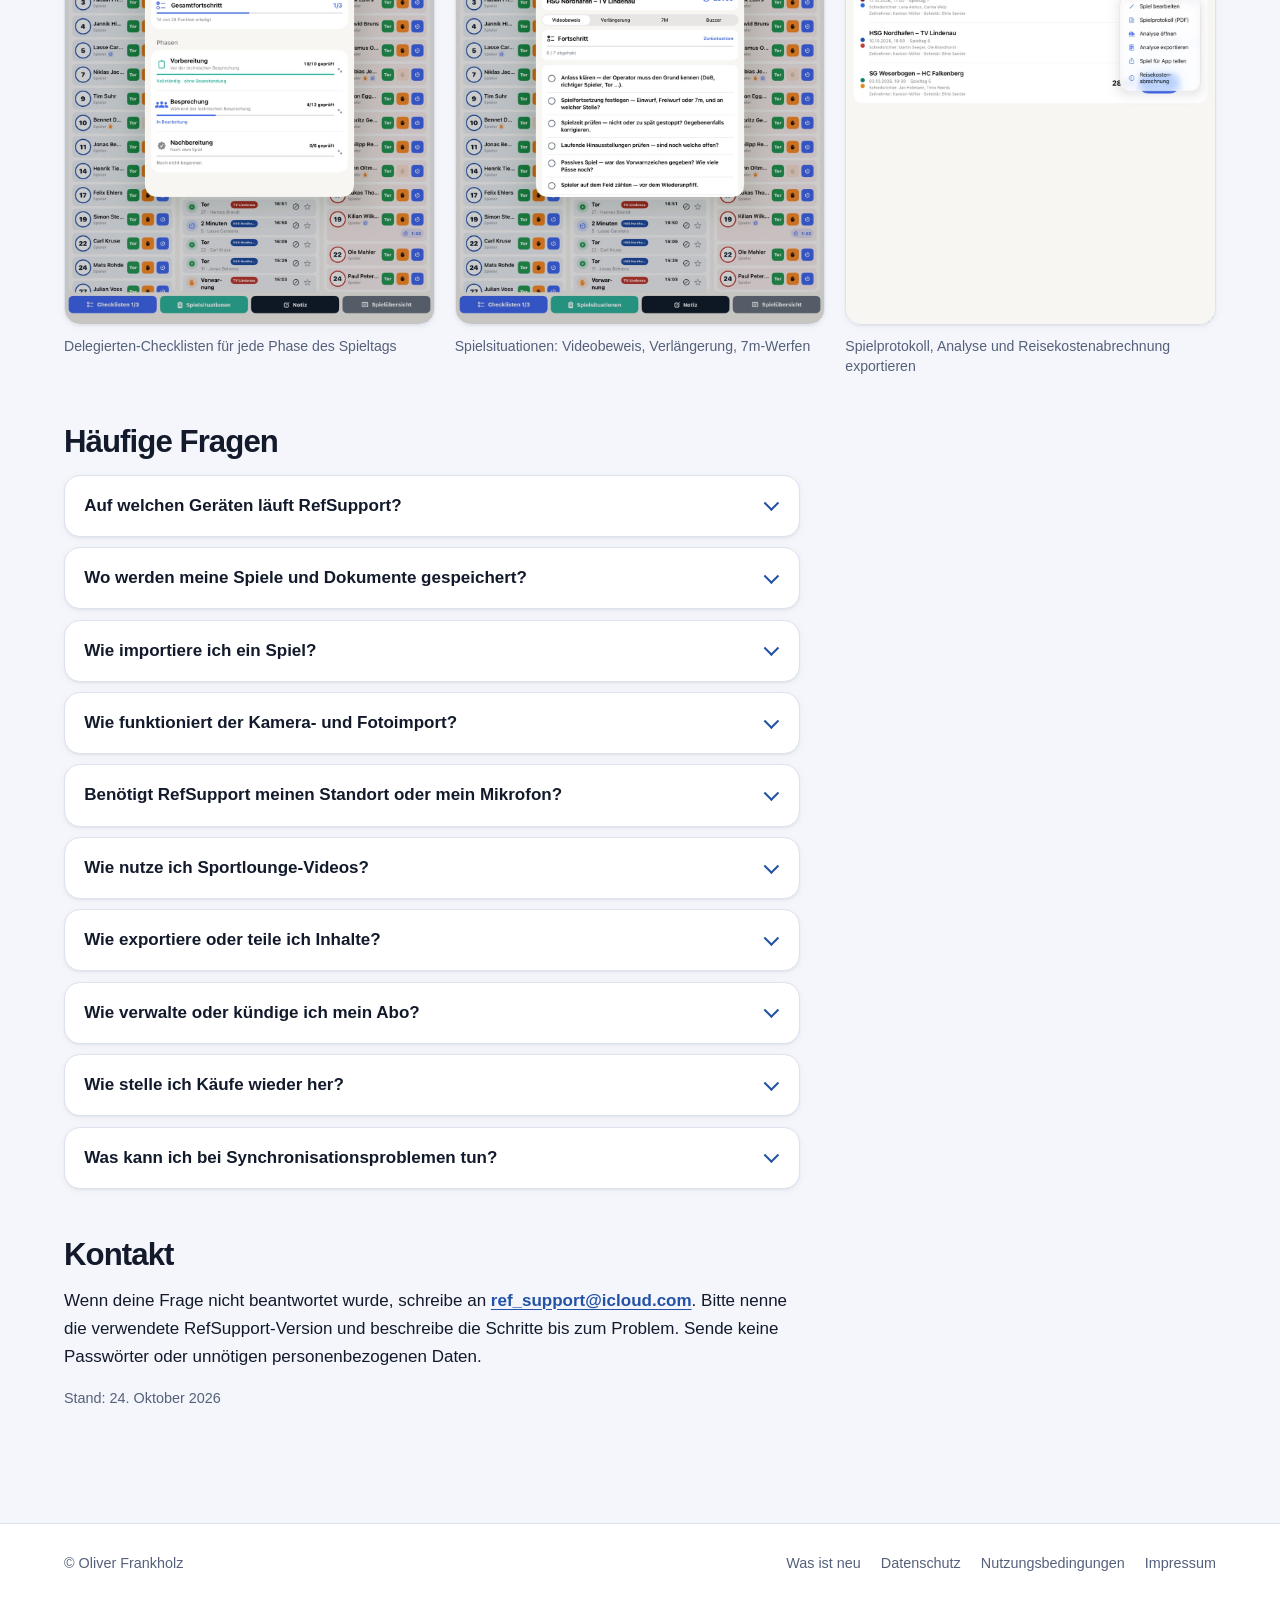
==== commit e9206ce6: "Version 1.9.0 und 1.8.2: iPhone regulär, Sportlounge-Analyse, Diagnose-Protokoll (DE/EN) - Startseit" ====
--- a/index.html
+++ b/index.html
@@ -47,13 +47,13 @@
     </section>
 
     <section class="notice release-summary" aria-labelledby="latest-version">
-      <h2 id="latest-version">Neu in Version 1.8.1</h2>
-      <p class="meta"><time datetime="2026-10-23">23. Oktober 2026</time> · Build 10</p>
+      <h2 id="latest-version">Neu in Version 1.9.0</h2>
+      <p class="meta"><time datetime="2026-10-24">24. Oktober 2026</time> · Build 13</p>
       <ul>
-        <li>Szenen aus der Sportlounge-Analyse als Clips mit wählbarem Vor- und Nachlauf, automatischen Titeln und deinen Kommentaren hochladen. <a href="anleitung.html#sportlounge-upload">Zur Upload-Anleitung</a></li>
-        <li>Automatischer Spielabschluss 15 Minuten nach Ablauf der Spielzeit, bei Verlängerung nach deren Ende; nach erfasstem Siebenmeterwerfen schließt du selbst ab.</li>
-        <li>Spieldaten im Analyseexport: zusätzliche PDF-Seite und eigenes Excel-Blatt „Spieldaten“.</li>
-        <li>iPhone-Beta über TestFlight: Spiele verwalten und Szenen mit Bewertungen und Kommentaren im Coach-/Beobachtermodus erfassen. Delegierten- und Analysemodus sind auf dem iPhone nicht verfügbar.</li>
+        <li>RefSupport auf dem iPhone: Spiele verwalten und Szenen mit Bewertungen, Kommentaren und Favoriten-Stern im Coach-/Beobachtermodus erfassen. Über iCloud erscheinen sie auch auf iPad und Mac. Delegierten- und Analysemodus nutzt du auf iPad und Mac.</li>
+        <li>Mehr Platz in der Sportlounge-Analyse: Szenenliste ein- und ausblenden und in der Breite verstellen. Auf dem iPad vergrößerst du das Video per Zwei-Finger-Geste bis auf das Fünffache und steuerst es mit einer Tastatur.</li>
+        <li>„Besondere Szene“ heißt jetzt „Favorit“ – einheitlich in Protokoll, Analyse und Export.</li>
+        <li>Mehr Schutz für deine Spiele beim iCloud-Abgleich und ein Diagnose-Protokoll für den Support unter „Meine Daten“.</li>
       </ul>
       <p><a href="changelog.html">Alle Änderungen</a></p>
     </section>
@@ -201,8 +201,12 @@
       <h2 id="faq">Häufige Fragen</h2>
       <div class="faq">
         <details>
+          <summary>Auf welchen Geräten läuft RefSupport?</summary>
+          <p>Auf dem iPad (ab iPadOS 17), dem Mac (ab macOS 14) und dem iPhone (ab iOS 17). Dein Abo gilt auf allen Geräten mit demselben Apple Account. Auf dem iPhone steht der Coach-/Beobachtermodus zur Verfügung; Delegierten- und Analysemodus nutzt du auf iPad und Mac.</p>
+        </details>
+        <details>
           <summary>Wo werden meine Spiele und Dokumente gespeichert?</summary>
-          <p>Spiele und importierte Dokumente werden auf dem Gerät gespeichert. Ist ein iCloud-Konto verfügbar, gleicht RefSupport diese Inhalte zusätzlich über deine private iCloud-/CloudKit-Datenbank zwischen deinen RefSupport-Geräten ab. Profildaten wie Name, Adresse und IBAN werden separat lokal auf dem Gerät gespeichert.</p>
+          <p>Spiele und importierte Dokumente werden auf dem Gerät gespeichert. Ist ein iCloud-Konto verfügbar, gleicht RefSupport diese Inhalte zusätzlich über deine private iCloud-/CloudKit-Datenbank zwischen deinen RefSupport-Geräten ab. Auch dein Profil aus „Meine Daten“ mit Name, Adresse und IBAN wird so zwischen deinen Geräten abgeglichen.</p>
         </details>
         <details>
           <summary>Wie importiere ich ein Spiel?</summary>
@@ -234,13 +238,13 @@
         </details>
         <details>
           <summary>Was kann ich bei Synchronisationsproblemen tun?</summary>
-          <p>Prüfe, ob du auf dem Gerät bei iCloud angemeldet bist und eine Internetverbindung besteht. Öffne anschließend „Meine Daten“ und wähle „Jetzt synchronisieren“. Lokale Inhalte bleiben auch dann auf dem Gerät, wenn iCloud vorübergehend nicht erreichbar ist.</p>
+          <p>Prüfe, ob du auf dem Gerät bei iCloud angemeldet bist und eine Internetverbindung besteht. Öffne anschließend „Meine Daten“ und wähle „Jetzt synchronisieren“. Lokale Inhalte bleiben auch dann auf dem Gerät, wenn iCloud vorübergehend nicht erreichbar ist. Hilft das nicht, schick dem Support über „Meine Daten“ › „Diagnose-Protokoll teilen“ ein technisches Protokoll der letzten 7 Tage.</p>
         </details>
       </div>
 
       <h2>Kontakt</h2>
       <p>Wenn deine Frage nicht beantwortet wurde, schreibe an <strong><a href="mailto:ref_support@icloud.com">ref_support@icloud.com</a></strong>. Bitte nenne die verwendete RefSupport-Version und beschreibe die Schritte bis zum Problem. Sende keine Passwörter oder unnötigen personenbezogenen Daten.</p>
-      <p class="meta">Stand: 23. Oktober 2026</p>
+      <p class="meta">Stand: 24. Oktober 2026</p>
     </section>
   </main>
 
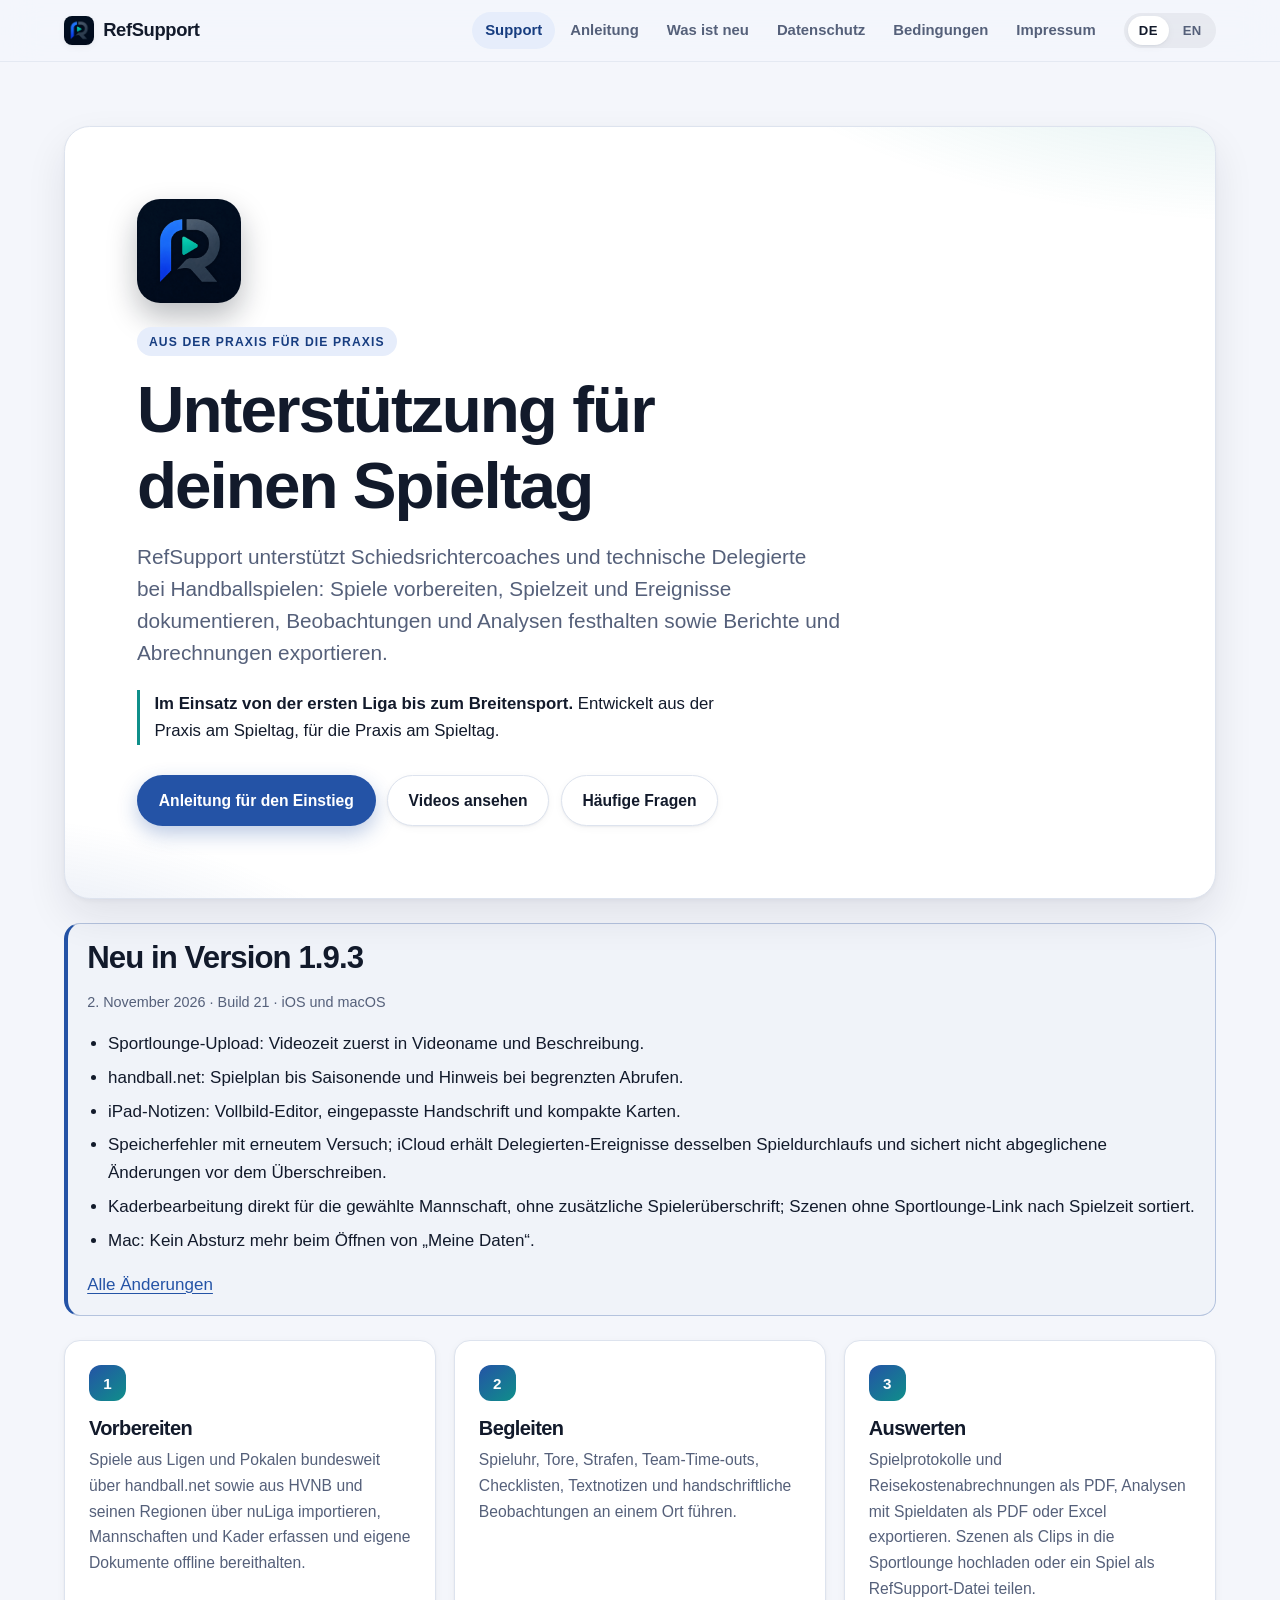
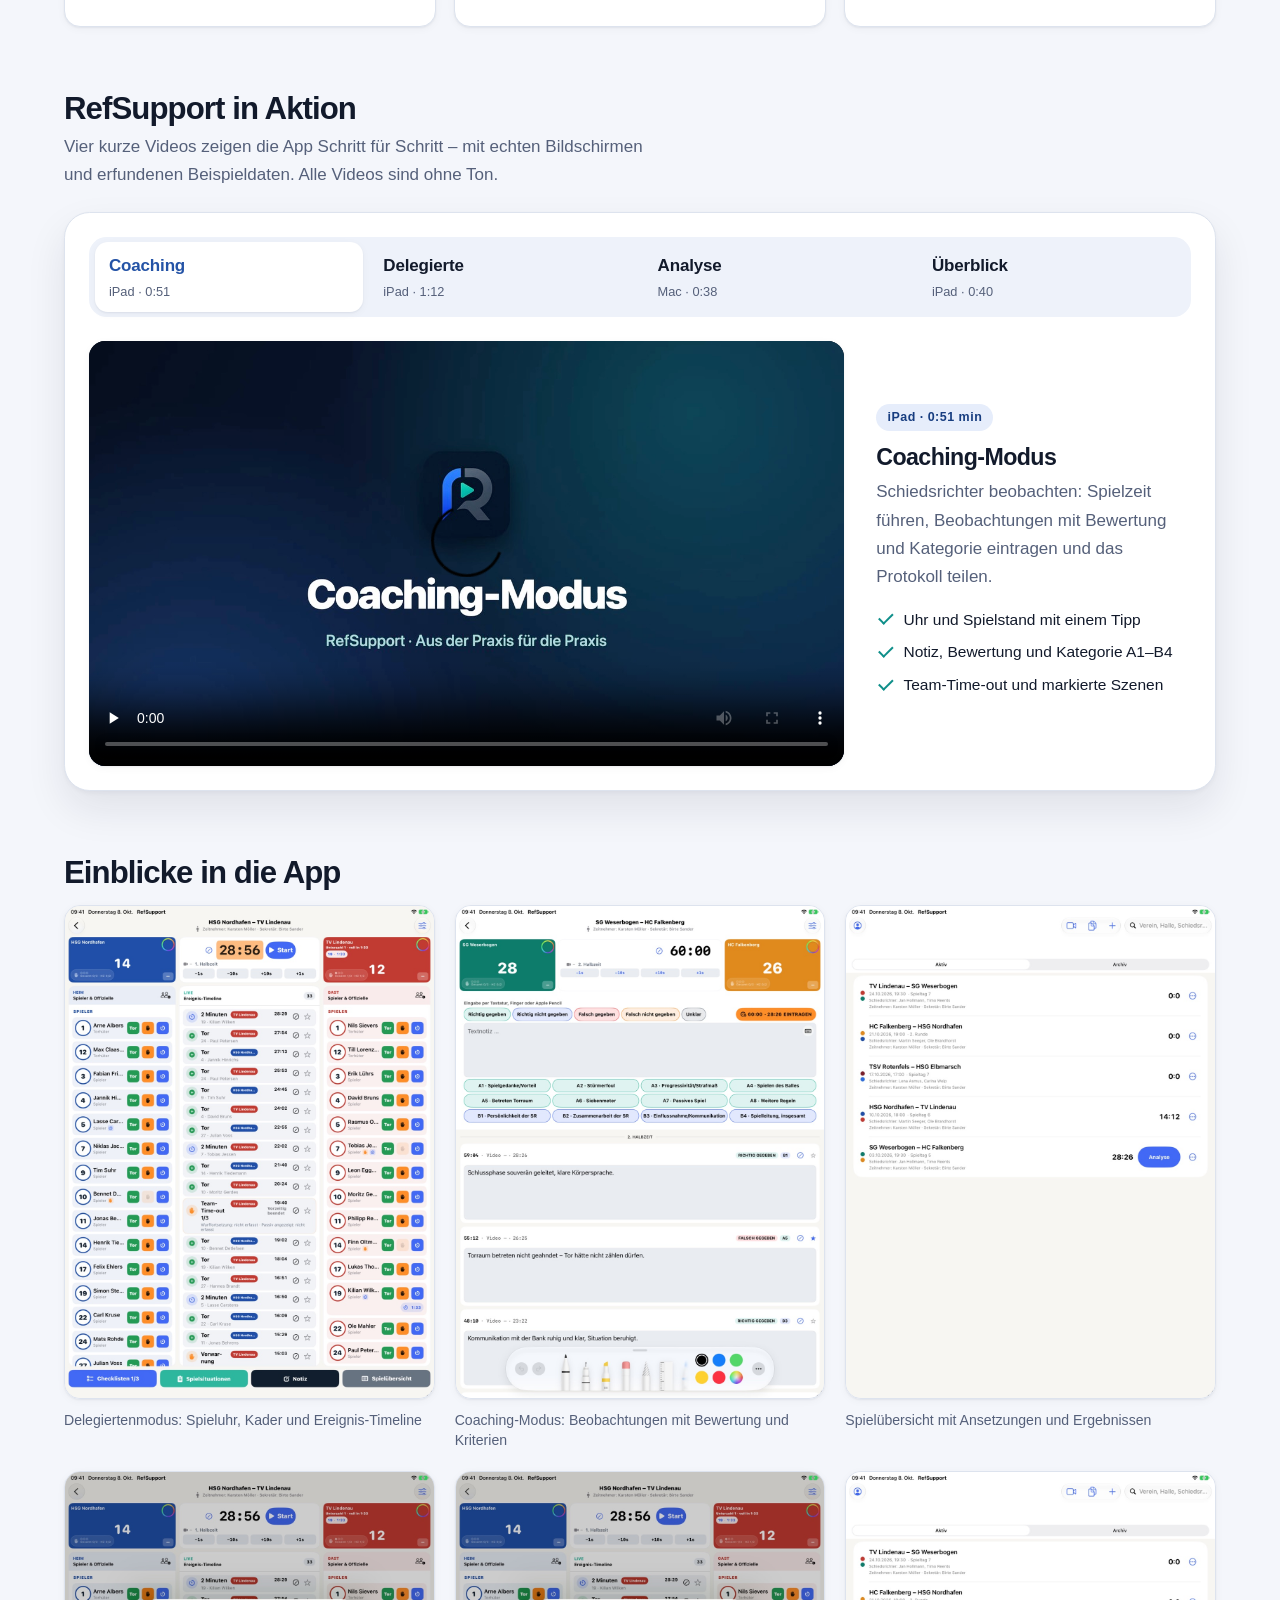
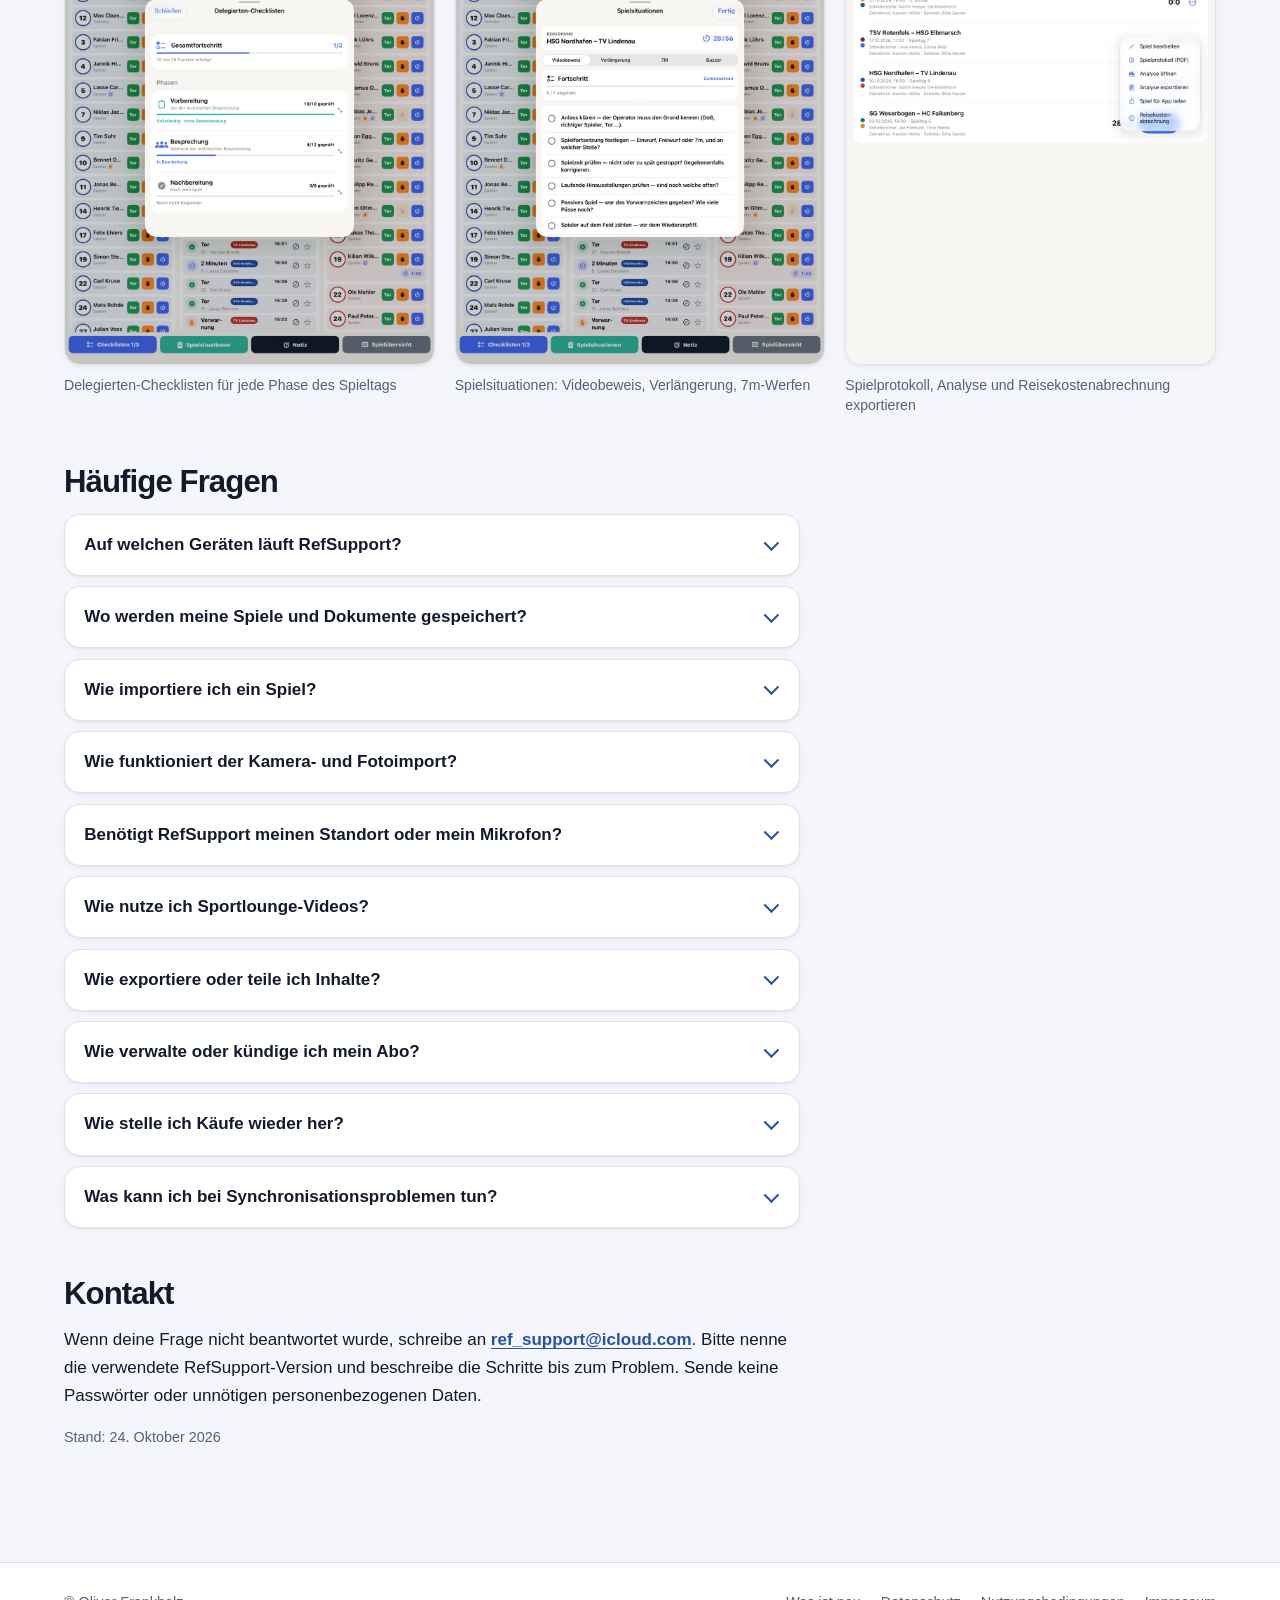
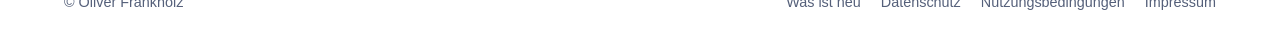
==== commit 3b37ee68: "Version 1.9.3: Neuigkeiten seit 1.9.1 (DE/EN) Co-Authored-By: Claude Opus 5.5 <noreply@anthropic.com" ====
--- a/index.html
+++ b/index.html
@@ -47,13 +47,15 @@
     </section>
 
     <section class="notice release-summary" aria-labelledby="latest-version">
-      <h2 id="latest-version">Neu in Version 1.9.0</h2>
-      <p class="meta"><time datetime="2026-10-24">24. Oktober 2026</time> · Build 13</p>
+      <h2 id="latest-version">Neu in Version 1.9.3</h2>
+      <p class="meta"><time datetime="2026-11-02">2. November 2026</time> · Build 21 · iOS und macOS</p>
       <ul>
-        <li>RefSupport auf dem iPhone: Spiele verwalten und Szenen mit Bewertungen, Kommentaren und Favoriten-Stern im Coach-/Beobachtermodus erfassen. Über iCloud erscheinen sie auch auf iPad und Mac. Delegierten- und Analysemodus nutzt du auf iPad und Mac.</li>
-        <li>Mehr Platz in der Sportlounge-Analyse: Szenenliste ein- und ausblenden und in der Breite verstellen. Auf dem iPad vergrößerst du das Video per Zwei-Finger-Geste bis auf das Fünffache und steuerst es mit einer Tastatur.</li>
-        <li>„Besondere Szene“ heißt jetzt „Favorit“ – einheitlich in Protokoll, Analyse und Export.</li>
-        <li>Mehr Schutz für deine Spiele beim iCloud-Abgleich und ein Diagnose-Protokoll für den Support unter „Meine Daten“.</li>
+        <li>Sportlounge-Upload: Videozeit zuerst in Videoname und Beschreibung.</li>
+        <li>handball.net: Spielplan bis Saisonende und Hinweis bei begrenzten Abrufen.</li>
+        <li>iPad-Notizen: Vollbild-Editor, eingepasste Handschrift und kompakte Karten.</li>
+        <li>Speicherfehler mit erneutem Versuch; iCloud erhält Delegierten-Ereignisse desselben Spieldurchlaufs und sichert nicht abgeglichene Änderungen vor dem Überschreiben.</li>
+        <li>Kaderbearbeitung direkt für die gewählte Mannschaft, ohne zusätzliche Spielerüberschrift; Szenen ohne Sportlounge-Link nach Spielzeit sortiert.</li>
+        <li>Mac: Kein Absturz mehr beim Öffnen von „Meine Daten“.</li>
       </ul>
       <p><a href="changelog.html">Alle Änderungen</a></p>
     </section>
